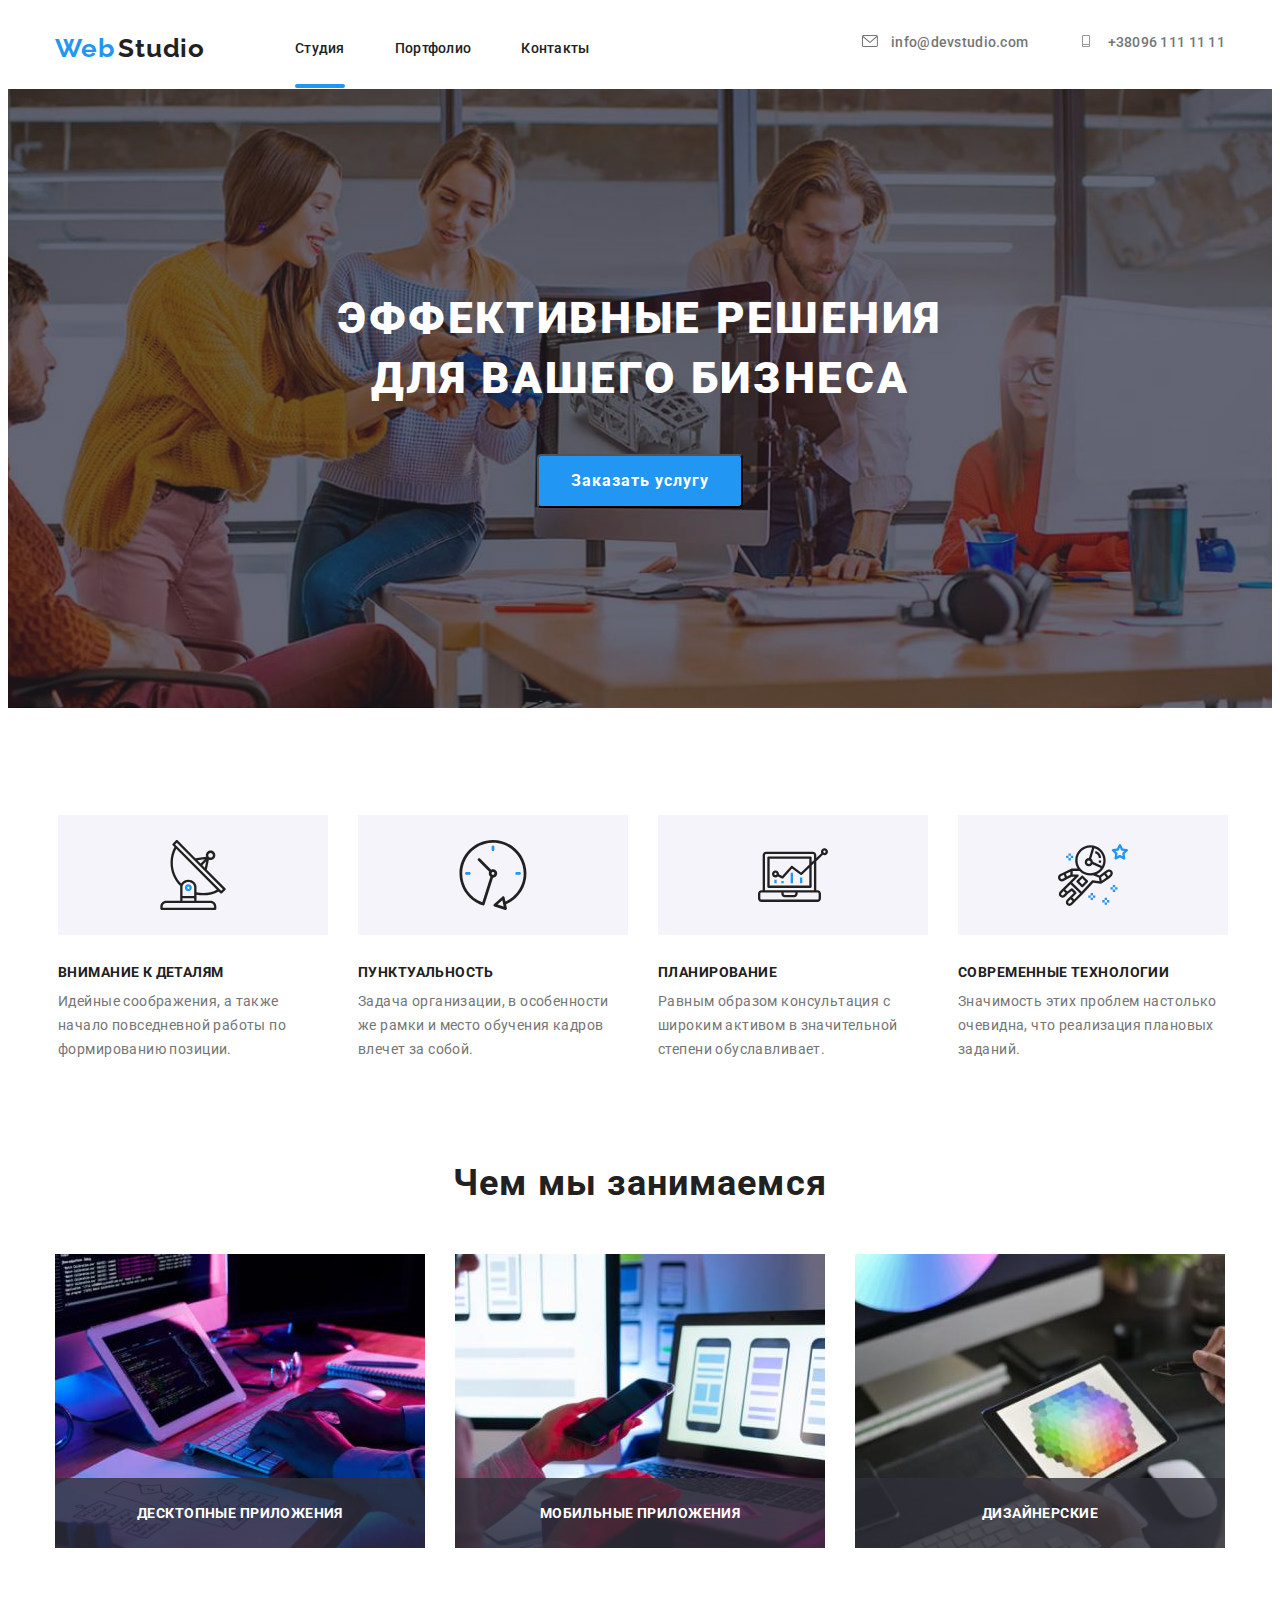
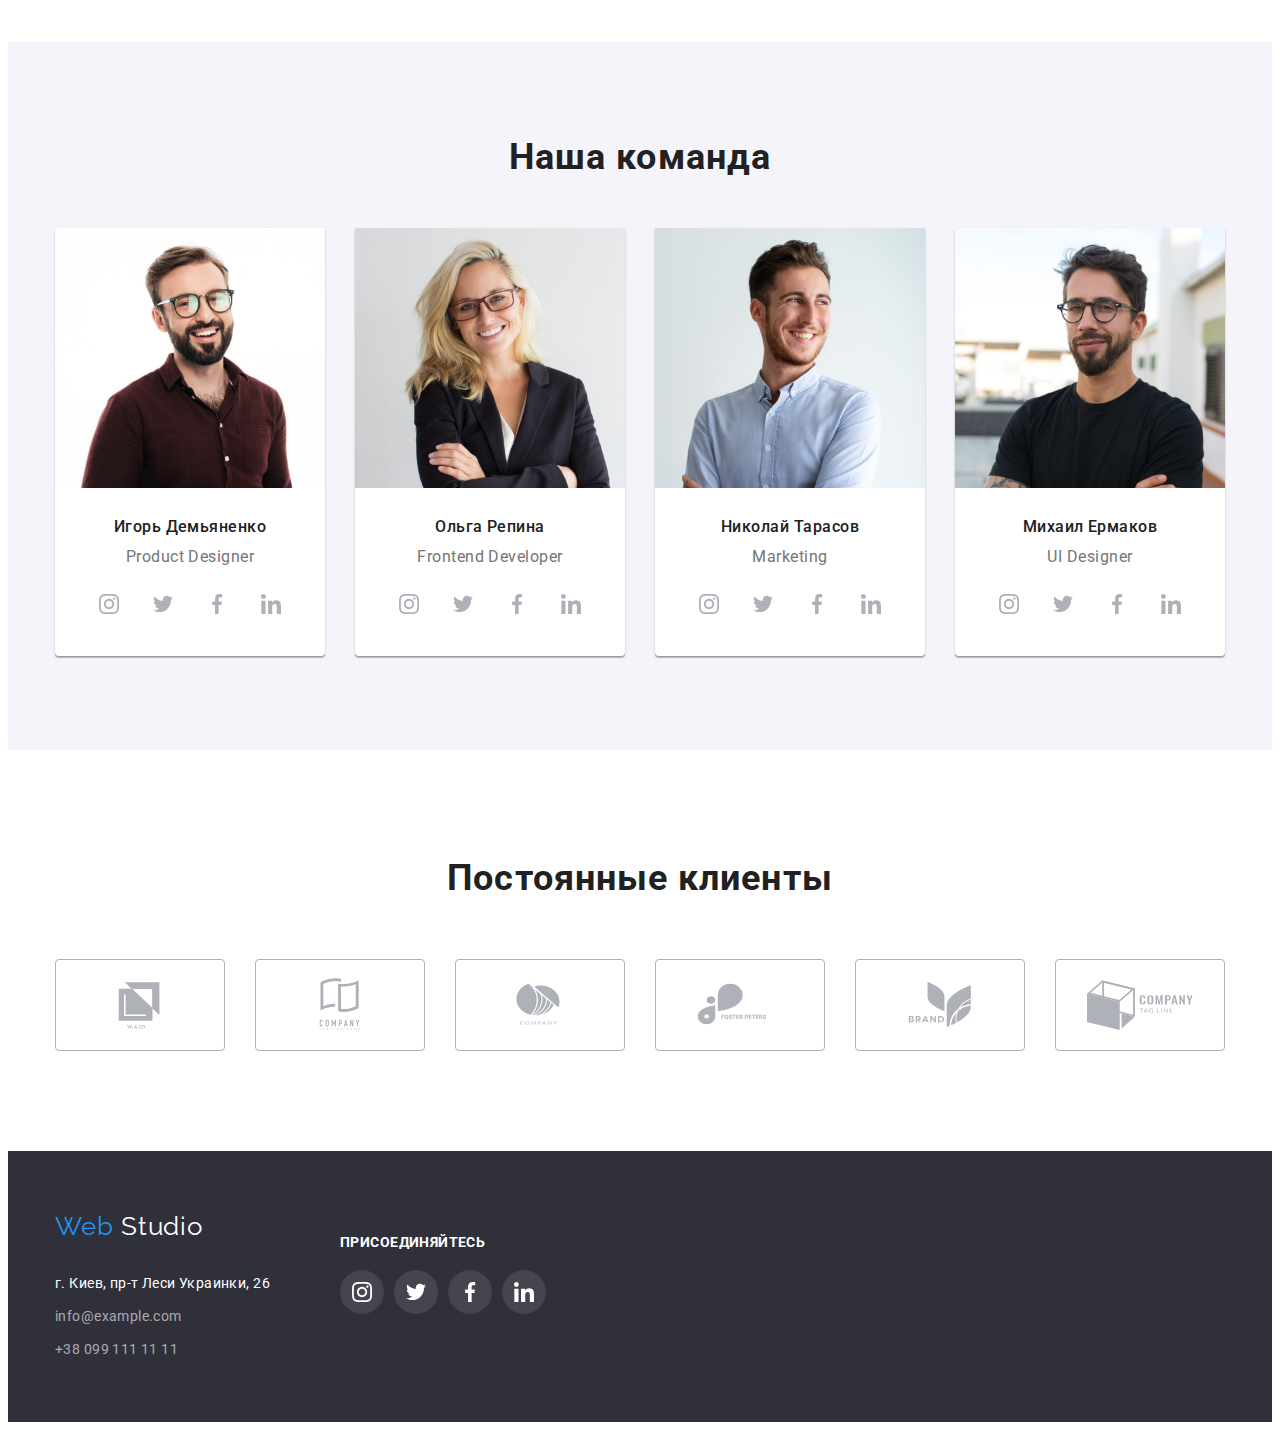
==== index.html @ e6dca335 "модалка" ====
<!DOCTYPE html>
            <html lang="ru">

            <head>
                <meta charset="UTF-8">
                <meta http-equiv="X-UA-Compatible" content="IE=edge">
                <meta name="viewport" content="width=device-width, initial-scale=1.0">
                <title>Document</title>
                <link rel="preconnect" href="https://fonts.gstatic.com" crossorigin>
                <link href="https://fonts.googleapis.com/css2?family=Raleway:wght@700&family=Roboto:wght@400;500;700;900&display=swap" rel="stylesheet">
                <link rel="stylesheet" href="https://cdnjs.cloudflare.com/ajax/libs/modern-normalize/1.1.0/modern-normalize.min.css" integrity="sha512-wpPYUAdjBVSE4KJnH1VR1HeZfpl1ub8YT/NKx4PuQ5NmX2tKuGu6U/JRp5y+Y8XG2tV+wKQpNHVUX03MfMFn9Q==" crossorigin="anonymous" referrerpolicy="no-referrer" />
                <link rel="stylesheet" href="./css/style.css">
            </head>
            <body class="page link">
                    <header class="header">
                    <div class="container header-container">
                    <nav class="header-novigation ">
                        <a href="WebStudio" class="logo list link">
                            <span class="logo-item link">Web</span>
                        <span class="logo-righr link">Studio</span>
                        </a>
                        <ul class="site-nav list">
                            <li class="nav-item">
                                <a href="./index.html" class="link-current current link list">Студия</a></li>
                            <li class="nav-item">
                                <a href="./portfolio.html" class="link-current link list">Портфолио</a></li>
                            <li class="nav-item">
                                <a href="Контакты" class="link-current link list">Контакты</a></li>
                        </ul>
                    </nav>
                        <ul class="auth-nav list">
                            <li class="header-link link">
                                <a class="auth-nav-text link" href="mailto:nfo@devstudio.com">
                                <svg class="contacts-item-icon">
                                    <use href="./symbol-defs3.svg#icon-envelope"></use>
                                </svg>
                                info@devstudio.com</a>
                        </li>
                            <li class="header-link link">
                                <a class="auth-nav-text link" href="tel:380961111111">
                                <svg class="contacts-item-icon">
                                    <use href="./symbol-defs3.svg#icon-Vector"></use>                       
                                </svg>
                                +38096 111 11 11
                            </a>
                        </li>
                        </ul>
                    </div>                    
                </header>
                <main>
                    <!-- герой -->
                    <section class="hero list">
                    <h1 class="hero-title">Эффективные решения для вашего бизнеса</h1>
                    <button data-modal-open class="button hero-btn" type="button">Заказать услугу</button>
                    </section>
                <!-- Преимущества -->
                <section class="section">
                    <div class="container">
                    <ul class="features-list list">
                        <li class="mobile-item">
                            <div class="features-icon">
                                <svg class="features-iten-antenna">
                                    <use href="./symbol-defs.svg#icon-antenna-1-1"></use>                 
                                </svg>
                            </div>
                            <h3 class="title">Внимание к деталям</h3>
                            <p class="text-title">Идейные соображения, а также начало повседневной работы по формированию позиции.</p>
                        </li>
                        <li class="mobile-item">
                            <div class="features-icon">
                                <svg class="features-iten-antenna">
                                    <use href="./symbol-defs.svg#icon-clock-1-1"></use>                 
                                </svg>
                            </div>
                            <h3 class="title">Пунктуальность</h3>
                            <p class="text-title">Задача организации, в особенности же рамки и место обучения кадров влечет за собой.</p>
                        </li>
                        <li class="mobile-item">
                            <div class="features-icon">
                                <svg class="features-iten-antenna">
                                    <use href="./symbol-defs.svg#icon-diagram-1-1"></use>                 
                                </svg>
                            </div>
                            <h3 class="title list list">Планирование</h3>
                            <p class="text-title">Равным образом консультация с широким активом в значительной степени обуславливает.</p>
                            </li>
                        <li class="mobile-item">
                            <div class="features-icon">
                                <svg class="features-iten-antenna">
                                    <use href="./symbol-defs.svg#icon-astronaut-1-1"></use>
                                </svg>                 
                            </div>
                            <h3 class="title list">Современные технологии</h3>
                            <p class="text-title">Значимость этих проблем настолько очевидна, что реализация плановых заданий.</p>
                        </li>
                    </ul> 
                    </div>
                </section>
                <!-- Галерея -->
                <section class="gallery">
                    <div class="container">
                    <h2 class="gallery-title">Чем мы занимаемся</h2>
                    <ul class="gallery-list">
                        <li class="gallery-item list"><img src="./ipg1/box1.jpg" alt="Работа с компьютером" width="370">
                        <p class="work">Десктопные приложения</p>
                        </li>
                        <li class="gallery-item list"><img src="./ipg1/box2.jpg" alt="Работа на телефоне и компьютере " width="370">
                            <p class="work">Мобильные приложения</p>
                        </li>
                        <li class="gallery-item list"><img src="./ipg1/box3.jpg" alt="Работа на планшете" width="370">
                            <p class="work">Дизайнерские</p>
                        </li> 
                    </ul>
                </div>
                </section>
                <!-- Мастера -->
                <section class="masters"> 
                    <div class="container team-section">
                        <h2 class="masters-title">Наша команда</h2>
                        <ul class="masters-list list">
                            <li class="masters-item">
                                <img src="./ipg1/foto.jpg" alt="Игорь Демьяненко" width="270"> 
                                <div class="masters-item-bottom">
                                <h3 class="masrers-item-title">Игорь Демьяненко</h3>
                                <p lang="en" class="masters-item-text">Product Designer</p>
                                <ul class="social-list list">
                                    <li class="social-item">
                                        <a href="" class="social-link">
                                            <svg class="social-icon">
                                                <use href="./symbol-defs3.svg#icon-instagram">
                                            </svg>
                                        </a>
                                    </li>
                                    <li class="social-item">
                                        <a href="" class="social-link">
                                            <svg class="social-icon">
                                                <use href="./symbol2-defs.svg#icon-twitter1"></use>
                                            </svg>
                                        </a>
                                    </li>
                            <li class="social-item">
                                <a href="" class="social-link">
                                    <svg class="social-icon">
                                        <use href="./symbol2-defs.svg#icon-facebook1"></use>
                                    </svg>
                                </a>
                            </li>
                            <li class="social-item">
                                <a href="" class="social-link">
                                    <svg class="social-icon">
                                        <use href="./symbol2-defs.svg#icon-linkedin1"></use>
                                    </svg>
                                </a>
                            </li>
                        </ul>     
                            </div>        
                </li>
                <li class="masters-item">
                                <img src="./ipg1/foto2.jpg" alt="Ольга Репина" width="270"> 
                                <div class="masters-item-bottom">
                                <h3 class="masrers-item-title">Ольга Репина</h3>
                                <p lang="en" class="masters-item-text">Frontend Developer</p>
                                <ul class="social-list list">
                                    <li class="social-item">
                                        <a href="" class="social-link">
                                            <svg class="social-icon">
                                                <use href="./symbol-defs3.svg#icon-instagram"></use>
                                            </svg>
                                        </a>
                                    </li>
                                    <li class="social-item">
                                        <a href="" class="social-link">
                                            <svg class="social-icon">
                                                <use href="./symbol2-defs.svg#icon-twitter1"></use>
                                            </svg>
                                        </a>
                                    </li>
                            <li class="social-item">
                                <a href="" class="social-link">
                                    <svg class="social-icon">
                                        <use href="./symbol2-defs.svg#icon-facebook1"></use>
                                    </svg>
                                </a>
                            </li>
                            <li class="social-item">
                                <a href="" class="social-link">
                                    <svg class="social-icon">
                                        <use href="./symbol2-defs.svg#icon-linkedin1"></use>
                                    </svg>
                                </a>
                            </li>
                        </ul>
                     </div>             
                </li>         
                <li class="masters-item">
                                <img src="./ipg1/foto3.jpg" alt="Николай Тарасов" width="270"> 
                                <div class="masters-item-bottom">
                                <h3 class="masrers-item-title">Николай Тарасов</h3>
                                <p lang="en" class="masters-item-text">Marketing</p>
                                <ul class="social-list list">
                                    <li class="social-item">
                                        <a href="" class="social-link">
                                            <svg class="social-icon">
                                                <use href="./symbol-defs3.svg#icon-instagram"></use>
                                            </svg>
                                        </a>
                                    </li>
                                    <li class="social-item">
                                        <a href="" class="social-link">
                                            <svg class="social-icon">
                                                <use href="./symbol2-defs.svg#icon-twitter1"></use>
                                            </svg>
                                        </a>
                                    </li>
                            <li class="social-item">
                                <a href="" class="social-link">
                                    <svg class="social-icon">
                                        <use href="./symbol2-defs.svg#icon-facebook1"></use>
                                    </svg>
                                </a>
                            </li>
                            <li class="social-item">
                                <a href="" class="social-link">
                                    <svg class="social-icon">
                                        <use href="./symbol2-defs.svg#icon-linkedin1"></use>
                                    </svg>
                                </a>
                            </li>
                        </ul>
                            </div>
                                
                </li>     
                <li class="masters-item">
                                <img src="./ipg1/foto4.jpg" alt="Михаил Ермаков" width="270"> 
                                <div class="masters-item-bottom">
                                <h3 class="masrers-item-title">Михаил Ермаков</h3>
                                <p lang="en" class="masters-item-text">UI Designer</p>
                                <ul class="social-list list">
                                    <li class="social-item">
                                        <a href="" class="social-link">
                                            <svg class="social-icon">
                                                <use href="./symbol-defs3.svg#icon-instagram"></use>
                                            </svg>
                                        </a>
                                    </li>
                                    <li class="social-item">
                                        <a href="" class="social-link">
                                            <svg class="social-icon">
                                                <use href="./symbol2-defs.svg#icon-twitter1"></use>
                                            </svg>
                                        </a>
                                    </li>
                            <li class="social-item">
                                <a href="" class="social-link">
                                    <svg class="social-icon">
                                        <use href="./symbol2-defs.svg#icon-facebook1"></use>
                                    </svg>
                                </a>
                            </li>
                            <li class="social-item">
                                <a href="" class="social-link">
                                    <svg class="social-icon">
                                        <use href="./symbol2-defs.svg#icon-linkedin1"></use>
                                    </svg>
                                </a>
                            </li>
                    </ul>        
                </div>         
                </li>
                </section>
                <!-- Клиенты -->
                <section class="section clients-section">
                    <div class="container">
                        <h2 class="clients-title">Постоянные клиенты</h2>
                        <ul class="clients-list list">
                            <li class="clients-item">
                                <a href="" class="clients-link">
                                    <svg class="clients">
                                        <use href="./sprite-defs.svg#icon-Logo-6-1"></use>
                                    </svg>
                                </a>
                            </li>
                            <li class="clients-item">
                                <a href="" class="clients-link">
                                    <svg class="clients">
                                        <use href="./symbol2-defs.svg#icon-Logo2"></use>
                                    </svg>
                                </a>
                            </li>
                            <li class="clients-item">
                                <a href="" class="clients-link">
                                    <svg class="clients">
                                        <use href="./symbol2-defs.svg#icon-Logo3"></use>
                                    </svg>
                                </a>
                            </li>
                            <li class="clients-item">
                                <a href="" class="clients-link">
                                    <svg class="clients">
                                        <use href="./symbol2-defs.svg#icon-Logo5"></use>
                                    </svg>
                                </a>
                            </li>
                            <li class="clients-item">
                                <a href="" class="clients-link">
                                    <svg class="clients">
                                        <use href="./symbol2-defs.svg#icon-Logo4"></use>
                                    </svg>
                                </a>
                            </li>
                            <li class="clients-item">
                                <a href="" class="clients-link">
                                    <svg class="clients">
                                        <use href="./symbol-defs3.svg#icon-group"></use>
                                    </svg>
                                </a>
                            </li>
                        </ul>
                    </div>
                </section>
            </main>
            <section>
                <footer class="contacts-title link">
                    <!-- <div class="foot-flex"> -->
                        <div class="container foot-flex" >
                        <div><span class="contacts-list-item link">Web</span>
                        <span class="contacts-list-right link">Studio</span>
                    <address class="contacts-address list">
                    <ul class="contacts-list link list">
                        <li class="contacts-item-list link">г. Киев, пр-т Леси Украинки, 26</a></li>
                        <li class="contacts-item-list link"> <a class="contacts-link link" href="mailto:info@example.com">info@example.com</a></li>
                        <li class="contacts-item-list link"> <a class="contacts-link link" href="tel:+380991111111">+38 099 111 11 11</a></li>
                    </ul></div>
                    <div class="footer-social">
                        <h2 class="social-title">Присоединяйтесь</h2>
                        <ul class="social-list list">
                            <li class="social-item">
                                <a href="" class="footer-link">
                                <svg class="footer-icon">
                                    <use href="./symbol-defs3.svg#icon-instagram"></use>
                                </svg>
                                </a>
                            </li>
                            <li class="social-item">
                                <a href="" class="footer-link">
                                <svg class="footer-icon">
                                    <use href="./symbol2-defs.svg#icon-twitter1"></use>
                                </svg>
                                </a>
                            </li>
                            <li class="social-item">
                                <a href="" class="footer-link">
                                <svg class="footer-icon">
                                    <use href="./symbol2-defs.svg#icon-facebook1"></use>
                                </svg>
                                </a>
                            </li>
                            <li class="social-item">
                                <a href="" class="footer-link">
                                <svg class="footer-icon">
                                    <use href="./symbol2-defs.svg#icon-linkedin1"></use>
                                </svg>
                                </a>
                            </li>
                        </ul>
                    </div>
                    </div>
                    
            </section>
            </footer>
            <div data-modal class="backdrop is-hidden">
                <div class="modal">
                    <button class="close-button" type="button" data-modal-close>
                        <svg widht="18" height="18" class="icon-close">
                            <use href="./symbol-defs4.svg#icon-close"></use>
                        </svg>
                        </button>
                        <form class="form" action="">
                            <p class="modal-title">Оставьте свои данные, мы вам перезвоним</p>
                            <!-- Имя -->
                            <div class="form-field">
                                <label for="name" class="form-label">Имя</label>
                                <input class="form-input" type="text" name="name" id="name">
                                <svg class="form-icon" widht="15" height="12">
                                    <use href="./sprite1-defs.svg#icon-Vector1"></use>
                                </svg>
                            </div>
                            <!-- Телефон -->
                            <div class="form-field">
                                <label for="tel" class="form-label">Телефон</label>
                                <input class="form-input" type="tel" name="tel" id="tel">
                                <svg class="form-icon" widht="15" height="12">
                                    <use href="./sprite1-defs.svg#icon-Vector2"></use>
                                </svg>
                            </div>
                            <!-- Почта -->
                            <div class="form-field">
                                <label for="email" class="form-label">Почта</label>
                                <input class="form-input" type="email" name="email" id="email">
                                <svg class="form-icon" widht="15" height="12">
                                    <use href="./sprite1-defs.svg#icon-Vector3"></use>
                                </svg>
                            </div>
                            <!-- Коментарий -->
                            <div class="form-field">
                                <label for="coments" class="form-label">Коментарий</label>
                                <textarea  name="coments" id="coments" cols="30" rows="10" placeholder="Введите текст" class="form-textarea"></textarea>
                            </div>
                            <!-- Соглашение -->
                            <label for="checkbox" class="form-checkbox-label">
                                <input type="checkbox" name="checkbox"  id="checkbox" class="chekbox">
                                <span class="icon-checkbox"></span>
                                Соглашаюсь с рассылкой и принимаю
                                <a href="" class="checkbox-link">Условия договора</a>
                            </label>
                            <button type="submit" class="order-btn form-btn-submit">Отправить</button>

                        </form>
                </div>
            </div>
            <script src="./js/modal.js"></script>
            </body>
            </html>
---- css/style.css ----
:root {
    --primary-text-color: #212121;
    --title--text-color: #FFFFFF;
    --accent-color: #2196F3;
    --primary--bg-color: #ffffff;
    --second-color: #2F303A;
    --second-text-color:#757575;
} 



:root {
    --animation: cubic-bezier(0.4, 0, 0.2, 1);
}



::after, ::before{
    box-sizing: border-box;
}
p,
h1,
h1,
h3,
h4,
h5,
h6{
    margin: 0px;
}
ul{
    padding: 0px;
    margin: 0px;
}
img{
   display: block;
}
.page {
    background-color: #ffffff;
    color: var(--primary-text-color);
}
.page-list-item {
    color: var(--primary-text-color);
    color: var(--accent-color);
}
.logo {
    color:var(--primary-text-color);
}
.list {
    list-style: none;
}

.link {
    text-decoration: none;
}
.container {
    padding-left: 15px;
    padding-right: 15px;
    width: 1200px;
    margin-right: auto;
    margin-left: auto;
  }
/* -----------------------------site-nav---------------------- */
.current::after {
    position: absolute;
    bottom: -31px;
    right: 0;
    content:'';
    width: 100%;
    height: 4px;
    background-color: var(--accent-color);
    border-radius: 2px;
    display: block;
    

}
.link-current {
transition: color 250ms cubic-bezier(0.4, 0, 0.2, 1);
}
.contacts-item-icon{
    transition: color 250ms cubic-bezier(0.4, 0, 0.2, 1);
    fill: currentColor;
    margin-right: 10px;
}
.auth-nav-text {
    transition: color 250ms cubic-bezier(0.4, 0, 0.2, 1);
}


.nav-item{
    position: relative;
}
.auth-nav-text:hover,
.auth-nav-text:focus {
    color: var(--accent-color);
}

.contacts-item-icon {
    fill: currentColor;
    margin-right: 10px;
    width: 16px;
    height: 12px;
}

.logo {
    margin-right: 90px;
}
.site-nav{
    display: flex;
}


.header-container{
    display: flex;
    padding-top: 25px;
    padding-bottom: 25px;
}

.header-novigation {
    display: flex;
    align-items: center;
}
.auth-nav{
    display: flex;
    margin-left: auto;
}
.header-link {
    padding-left: 50px;
}
.nav-item:not(:last-child) {
    margin-right: 50px;
  }

.logo-item, .header-containe:focus
.logo-item, .header-containe:hover {
    font-family: Raleway, sans-serif;
font-style: normal;
font-weight: 700;
font-size: 26px;
line-height: 1.19;
letter-spacing: 0.03em;
    color: var(--accent-color);
}
.logo-righr {
    font-family: Raleway, sans-serif;
font-style: normal;
font-weight: 700;
font-size: 26px;
line-height: 1.19;

letter-spacing: 0.03em;
    color: var(--primary-text-color);
}

.link-current {
    font-family: Roboto, sans-serif;
font-style: normal;
font-weight: 500;
font-size: 14px;
line-height: 1.14;
letter-spacing: 0.02em;
    color: var(--primary-text-color);
}
.link-current:hover,
.link-current:focus{
    color: var(--accent-color);
}
.site-nav. link.current {
    font-family: Roboto, sans-serif;
font-style: normal;
font-weight: 500;
font-size: 14px;
line-height: 1.14;
letter-spacing: 0.02em;
    color: var(--primary-text-color);
}
.auth-nav-text {
    font-family: Roboto, sans-serif;
font-style: normal;
font-weight: 500;
font-size: 14px;
line-height: 1.14x;
letter-spacing: 0.02em;

color: var(--second-text-color)

}

 .auth-nav-text:hover, 
 .auth-nav-text:focus{
    color: var(--accent-color);
}
/* -----------------------hero---------------------------- */
.backdrop {
    position: fixed;
    top: 0;
    left: 0;
    width: 100%;
    height: 100%;
    z-index: 1;
    opacity: 1;
    transition: opacity 250ms cubic-bezier(0.4, 0, 0.2, 1);
    background-color: rgba(0, 0, 0, 0.2);
}

.backdrop.is-hidden {
    opacity: 0;
    pointer-events: none;
}
 .modal {
    min-width: 528px;
    min-height: 581px;
    background-color: var(--primary--bg-color);
    position: absolute;
    top: 50%;
    left: 50%;
    transform: translate(-50%, -50%);
    transition: transform 250ms cubic-bezier(0.4, 0, 0.2, 1);
}
.close-button {
    position: absolute;
    top: 8px;
    right: 8px;
    width: 30px;
    height: 30px;
    display: flex;
    justify-content: center;
    align-items: center;
    border: 1px solid rgba(0, 0, 0, 0.1);
    border-radius: 15px;
    background-color: var(--primary-white-color);
    cursor: pointer;
    padding: 0;
}
.icon-close {
    transition: fill 250ms cubic-bezier(0.4, 0, 0.2, 1);
}

.hero{
    margin: auto;
    padding-top: 200px;
    padding-bottom: 200px;
    justify-content: center;
    background-image: linear-gradient(to right, rgba(47, 48, 58, 0.4), rgba(47, 48, 58, 0.4)), url(../ipg1/Img14.jpg);
    background-repeat: no-repeat;
    background-position: center;
    background-size:cover;

 
}
.hero-title {
    width: 696px;
margin: auto;
margin-bottom: 45px;
}

.hero-title{
    font-family: Roboto, sans-serif;
font-style: normal;
font-weight: 900;
font-size: 44px;
line-height: 1.36;
text-align: center;
letter-spacing: 0.06em;
text-transform: uppercase;
    color: var(--title--text-color);   
}

/* -------------------------------- Преимущества--------------------------- */
.features-iten-antenna{
    width: 70px;
    height: 70px;
}
.features-icon{
    width: 270px;
    height: 120px;
    margin-bottom: 30px;
    background-color: #f5f4fa;
    display: flex;
    justify-content: center;
    align-items: center;
}
.mobile-item{

    flex-basis: calc(100% / 3 - 30px);
    margin-left: 30px;
    
}
.title {
    display: flex;
    margin-bottom: 10px;
}
.text-title{
    margin: 0;
    width: 270px;
    
}

.features-list{
    display: flex;
    margin: 0 auto;
    margin-left: -27px;

}
.section{
    padding-top: 107px;
    padding-bottom: 100px;
}

.section-title {
    font-family: Roboto, sans-serif;
font-style: normal;
font-weight: bold;
font-size: 16px;
line-height: 1.87;
display: flex;
align-items: center;
text-align: center;
letter-spacing: 0.06em;
    color:var(--primary-text-color);
}
/* ---------------------------features-list----------------------------- */

.features-list, title {
    font-family: Roboto, sans-serif;
font-style: normal;
font-weight: 700;
font-size: 14px;
line-height: 1.14;
letter-spacing: 0.03em;
text-transform: uppercas
    color: var(--primary-text-color);
}

.title{
    font-family: Roboto;
    font-weight: 700;
    font-size: 14px;
    line-height: 1.14;
    letter-spacing: 0.03em;
    text-transform: uppercase;
    color: var(--primary-text-color);
}
.text-title {
    font-family: Roboto, sans-serif;
font-style: normal;
font-weight: 400;
font-size: 14px;
line-height: 1.71;
letter-spacing: 0.03em;
    color: #757575;
}
/* --------------галерея----------------- */
.gallery-item {
    position: relative;
}

.work {
    font-family: Roboto;
font-style: normal;
font-weight: 700;
font-size: 14px;
line-height: 1.24;
text-align: center;
letter-spacing: 0.03em;
text-transform: uppercase;
    position: absolute;
    bottom: 0;
    display: flex;
    justify-content: center;
    align-items: center;
    width: 100%;
    height: 70px;
    background: rgba(47, 48, 58, 0.8);
    color: var(--title--text-color);    
}

.gallery{
    padding-bottom: 94px;
}
.gallery-list{
    display: flex;
    flex-wrap: wrap;
    margin-left: -30px;
}
.gallery-item{
    flex-basis: calc(100% / 3 - 30px);
    margin-left: 30px;
    
}
.gallery-title {
    margin: auto;
margin-bottom: 50px;
}
.gallery-title {
    font-family: Roboto;
font-style: normal;
font-weight: bold;
font-size: 36px;
line-height: 1.17;
text-align: center;
letter-spacing: 0.03em;
    color: var(--primary-text-color);
}
.gallery-top-text {
font-family: Roboto;
font-style: normal;
font-weight: 400;
font-size: 18px;
line-height: 1.56;
letter-spacing: 0.03em;
color: var(--title--text-color);
}
/*-------------Кнопка---------------------------- */

.button{
display: flex;
justify-content: center;
align-items: center;
padding-top: 10px;
    padding-bottom: 10px;
    padding-left: 32px;
    padding-right: 32px;
    border-radius: 4px;

}
.hero-btn{
    margin: auto;
    
}
.item {
    flex-basis: calc(100% / 5 - 30px);
    margin-left: 30px;
}


.button {
    font-family: Roboto;
font-style: normal;
font-weight: bold;
font-size: 16px;
line-height: 1.87;
display: flex;
align-items: center;
text-align: center;
letter-spacing: 0.06em;
    color: var(--title--text-color);
    background-color: var(--accent-color);
}
/* ---------------------------мастера----------------------------------- */

.social-list {
    display: flex;
    align-items: center;
    justify-content: center;
}
.social-item {
    display: flex;
    align-items: center;
    justify-content: center;
    list-style: none;
    
}


.social-link {
    display: flex;
    justify-content: center;
    align-items: center;
    border-radius: 22px;
    height: 44px;
    width: 44px;
    background-color: var(--primary-white-color);
    fill: var(--icon-background);
    transition: background-color 250ms cubic-bezier(0.4, 0, 0.2, 1), fill 250ms cubic-bezier(0.4, 0, 0.2, 1);
    transition-property: background-color, fill;
    transition-duration: 250ms, 250ms;
    transition-timing-function: cubic-bezier(0.4, 0, 0.2, 1), cubic-bezier(0.4, 0, 0.2, 1);
    transition-delay: 0s, 0s;
}


.social-link:hover,
 .social-link:focus {
    background-color: var(--accent-color);
}
.social-link:hover .social-icon, 
.social-link:focus .social-icon {
    fill: var(--title--text-color);
}


.social-icon {
    width: 20px;
    height: 20px;
    fill: #afb1b8;
}

.masters-title{
    margin-top: auto;
    margin-bottom: 50px;
}

.masters{
    display: block;
    padding: 94px 0;
    padding-top: 94px;
    padding-right: 0px;
    padding-bottom: 94px;
    padding-left: 0px;
}

.masters-list {
    display: flex;
    flex-wrap: wrap;
}
.masters-item {
        background-color: var(--title--text-color);
        border-radius: 0px 0px 4px 4px;
        box-shadow: 0px 1px 3px rgb(0 0 0 / 12%), 0px 1px 1px rgb(0 0 0 / 14%), 0px 2px 1px rgb(0 0 0 / 20%);
    }
.masters-item:not(:last-child) {
    margin-right: 30px;
}

.gallery-text-item{
    padding: 30px;
}
.masters-item-bottom{
    padding: 30px 0;
    padding-top: 30px;
    padding-right: 0px;
    padding-bottom: 30px;
    padding-left: 0px;;

}
.masters-item-text{
    margin-top: 10px;
    margin-bottom: 16px;
}
.masters {
    background-color: #F5F4FA
}

.masters-title {
    font-family: Roboto, sans-serif;
font-weight: 700;
font-size: 36px;
line-height: 1.17;
text-align: center;
letter-spacing: 0.03em;
    color: var(--primary-text-color);
}
.masrers-item-title {
    font-family: Roboto, sans-serif;
font-weight: 500;
font-size: 16px;
line-height: 1.14;
text-align: center;
letter-spacing: 0.03em;
    color: var(--primary-text-color);
}

.masters-item-text {
    font-family: Roboto, sans-serif;
font-weight: 400;
font-size: 16px;
line-height: 1.19;
text-align: center;
letter-spacing: 0.03em;
    color: var(--second-text-color);
}
/* ---------------Клиенты------------------- */
.footer-adress {
    display: flex;
    flex-direction: column;
    width: 231px;
    margin-right: 70px;
}
.clients-section {
    background-color: var(--title--text-color);
}
.section {
    display: block;
    box-sizing: border-box;
}
.clients-title {
    margin-top: auto;
    margin-left: auto;
    margin-right: auto;
    margin-bottom: 60px;
}
.clients-title{
    font-family: Roboto;
font-style: normal;
font-weight: 700;
font-size: 36px;
line-height: 1.17;
text-align: center;
letter-spacing: 0.03em;

color: var(--primary-text-color);
}

.clients-list {
    display: flex;
    align-items: center;
    justify-content: center;
    fill: currentColor;
    
}
.clients-item {
    display: flex;
    align-items: center;
    justify-content: center;
    
}
.clients-link {
    display: flex;
    align-items: center;
    justify-content: center;
    width: 170px;
    height: 92px;
    border: 1px solid #afb1b8;
    border-radius: 4px;
}
   

.clients {
    display: flex;
    align-items: center;
    justify-content: center;
    width: 106px;
    height: 60px;
    fill: #afb1b8;
   
}
.clients-link:hover,
.clients-link:focus {
    border-color: var(--accent-color);
    
}
.clients-link:hover .clients, 
.clients-link:focus .clients {
    fill: var(--accent-color);
    transition: fill 250ms cubic-bezier(0.4, 0, 0.2, 1), border-color 250ms cubic-bezier(0.4, 0, 0.2, 1);
    
}
.clients-item + .clients-item {
    margin-left: 30px;
}


/* ---------------------------FOOTER------------------------------------ */
.social-list {
    display: flex;
    align-items: center;
    justify-content: center;
  }
  
  ul {
    padding: 0px;
    margin: 0px;
  }
  .contacts-title {
    padding-top: 60px;
    padding-bottom: 60px;
  }
  .contacts-list {
    margin: auto;
  }
  .contacts-address {
    margin-top: 30px;
  }
  .contacts-item-list {
    margin-top: 9px;
  }
  .contacts-title {
    font-family: Raleway;
    font-style: normal;
    font-weight: 400;
    font-size: 26px;
    line-height: 1.19;
    letter-spacing: 0.03em;
  
    color: var(--title--text-color);
  }
  
  .contacts-list-item {
    font-family: Raleway, sans-serif;
    font-style: normal;
    font-weight: 400;
    font-size: 26px;
    line-height: 1.19;
    letter-spacing: 0.03em;
    color: var(--accent-color);
  }
  
  .contacts-list-right {
    font-family: Raleway, sans-serif;
    font-style: normal;
    font-weight: 400;
    font-size: 26px;
    line-height: 1.19;
    letter-spacing: 0.03em;
    color: var(--title--text-color);
  }
  .contacts-item-list {
    font-family: Roboto;
    font-style: normal;
    font-weight: 400;
    font-size: 14px;
    line-height: 1.71;
    letter-spacing: 0.03em;
    color: var(--title--text-color);
  }
  
  .contacts-item-address {
    font-family: Roboto, sans-serif;
    font-style: normal;
    font-weight: 400;
    font-size: 14px;
    line-height: 1.71;
    letter-spacing: 0.03em;
    color: rgba(255, 255, 255, 0.6);
  }
  .contacts-title {
    background-color: var(--second-color);
  }
  .contacts-link {
    color: rgba(255, 255, 255, 0.6);
  }
  .contacts-address {
    font-style: none;
  }
  
  .contacts-title {
    font-style: none;
  }
  
  .footer-social {
      margin: auto;
    margin-top: 12px;
    margin-left: 70px;
  }
  .foot-flex {
    display: flex;
  }
  .social-title {
    margin-bottom: 20px;
    width: 145px;
    height: 16px;
    left: 516px;
    top: 2751px;
    color: var(--primary-title-color);
    font-family: Roboto;
    font-style: normal;
    font-weight: 700;
    font-size: 14px;
    line-height: calc(16 / 14);
    letter-spacing: 0.03em;
    text-transform: uppercase;
  }
  .social-list {
    display: flex;
    margin-left: -10px;
  }
  .social-item {
    margin-left: 10px;
  }
 
    .footer-link {
        display: flex;
        align-items: center;
        justify-content: center;
        width: 44px;
        height: 44px;
        background-color: rgba(255, 255, 255, 0.1);
        border-radius: 50%;
        transition: background-color 250ms cubic-bezier(0.4, 0, 0.2, 1);
        transition-property: background-color;
        transition-duration: 250ms;
        transition-timing-function: cubic-bezier(0.4, 0, 0.2, 1);
        transition-delay: 0s;
      }
  
  .footer-link:hover,
  .footer-link:focus {
     background-color: var(--accent-color);
 }

  .footer-icon {
    width: 20px;
    height: 20px;
    fill: var(--title--text-color);
  }

  /*------------------------------ Модалка ------------------------------------------*/

  .form {
    padding: 40px;
}
.modal-title {
    display: block;
    font-weight: 700;
    font-size: 20px;
    line-height: 1.15;
    text-align: center;
    letter-spacing: 0.03em;
    color: var(--primary-text-color));
    margin: 0 auto;
    margin-bottom: 12px;
}

.form-field {
    position: relative;
    display: flex;
    flex-direction: column;
    margin-bottom: 10px;
}
.form-label {
    font-family: Roboto;
font-style: normal;
font-weight: normal;
font-size: 12px;
line-height: 1.16;
letter-spacing: 0.01em;
    font-size: 12px;
    margin-bottom: 4px;
    line-height: 1.17;
}
.form-icon {
    position: absolute;
    top: 31px;
    left: 12px;
    pointer-events: none;
    transition: fill 250ms cubic-bezier(0.4, 0, 0.2, 1);
    fill: var(--second-text-color));
}
.form-input {
    height: 40px;
    padding-left: 42px;
    margin: 0;
    border: 1px solid rgba(33, 33, 33, 0.2);
    border-radius: 4px;
    transition: border 250ms cubic-bezier(0.4, 0, 0.2, 1);
}
button, input, optgroup, select, textarea {
    font-family: inherit;
    font-size: 100%;
    line-height: 1.15;
    margin: 0;
}
.form-textarea {
    padding: 12px 16px;
    border-radius: 4px;
    border: 1px solid rgba(33, 33, 33, 0.2);
    resize: none;
    transition: border 250ms cubic-bezier(0.4, 0, 0.2, 1);
}

.form-checkbox-label {
    display: flex;
    align-items: center;
    justify-content: center;
    margin-bottom: 30px;
    line-height: 1.71;
    letter-spacing: 0.03em;
    color: var(--primary-text-color);
}
.checkbox {
    appearance: none;
    position: absolute;
}

.icon-checkbox {
    position: relative;
    width: 16px;
    height: 15px;
    margin-right: 8px;
    border: 2px solid var(--primary-black-color);
    border-radius: 2px;
    background-size: contain;
    transition: border 250ms cubic-bezier(0.4, 0, 0.2, 1);
}
.checkbox-link {
    margin-left: 5px;
    font-size: 14px;
    line-height: 1.71;
    letter-spacing: 0.03em;
    text-decoration-line: underline;
    color: var(--accent-color);
}
a {
    text-decoration: none;
}
*, ::before, ::after {
    box-sizing: border-box;
}
.form-btn-submit {
    display: block;
    margin-left: auto;
    margin-right: auto;
}
.order-btn {
    background: var(--accent-color);
    width: 200px;
    height: 50px;
    box-shadow: 0px 4px 4px rgb(0 0 0 / 15%);
    border-radius: 4px;
    border: none;
    cursor: pointer;
    color: var(--title--text-color);
    font-weight: 700;
    font-size: 16px;
    line-height: 1.88;
    letter-spacing: 0.06em;
    margin-top: 30px;
}
button, [type='button'], [type='reset'], [type='submit'] {
    -webkit-appearance: button;
}
button, select {
    text-transform: none;
}

*, ::before, ::after {
    box-sizing: border-box;
}
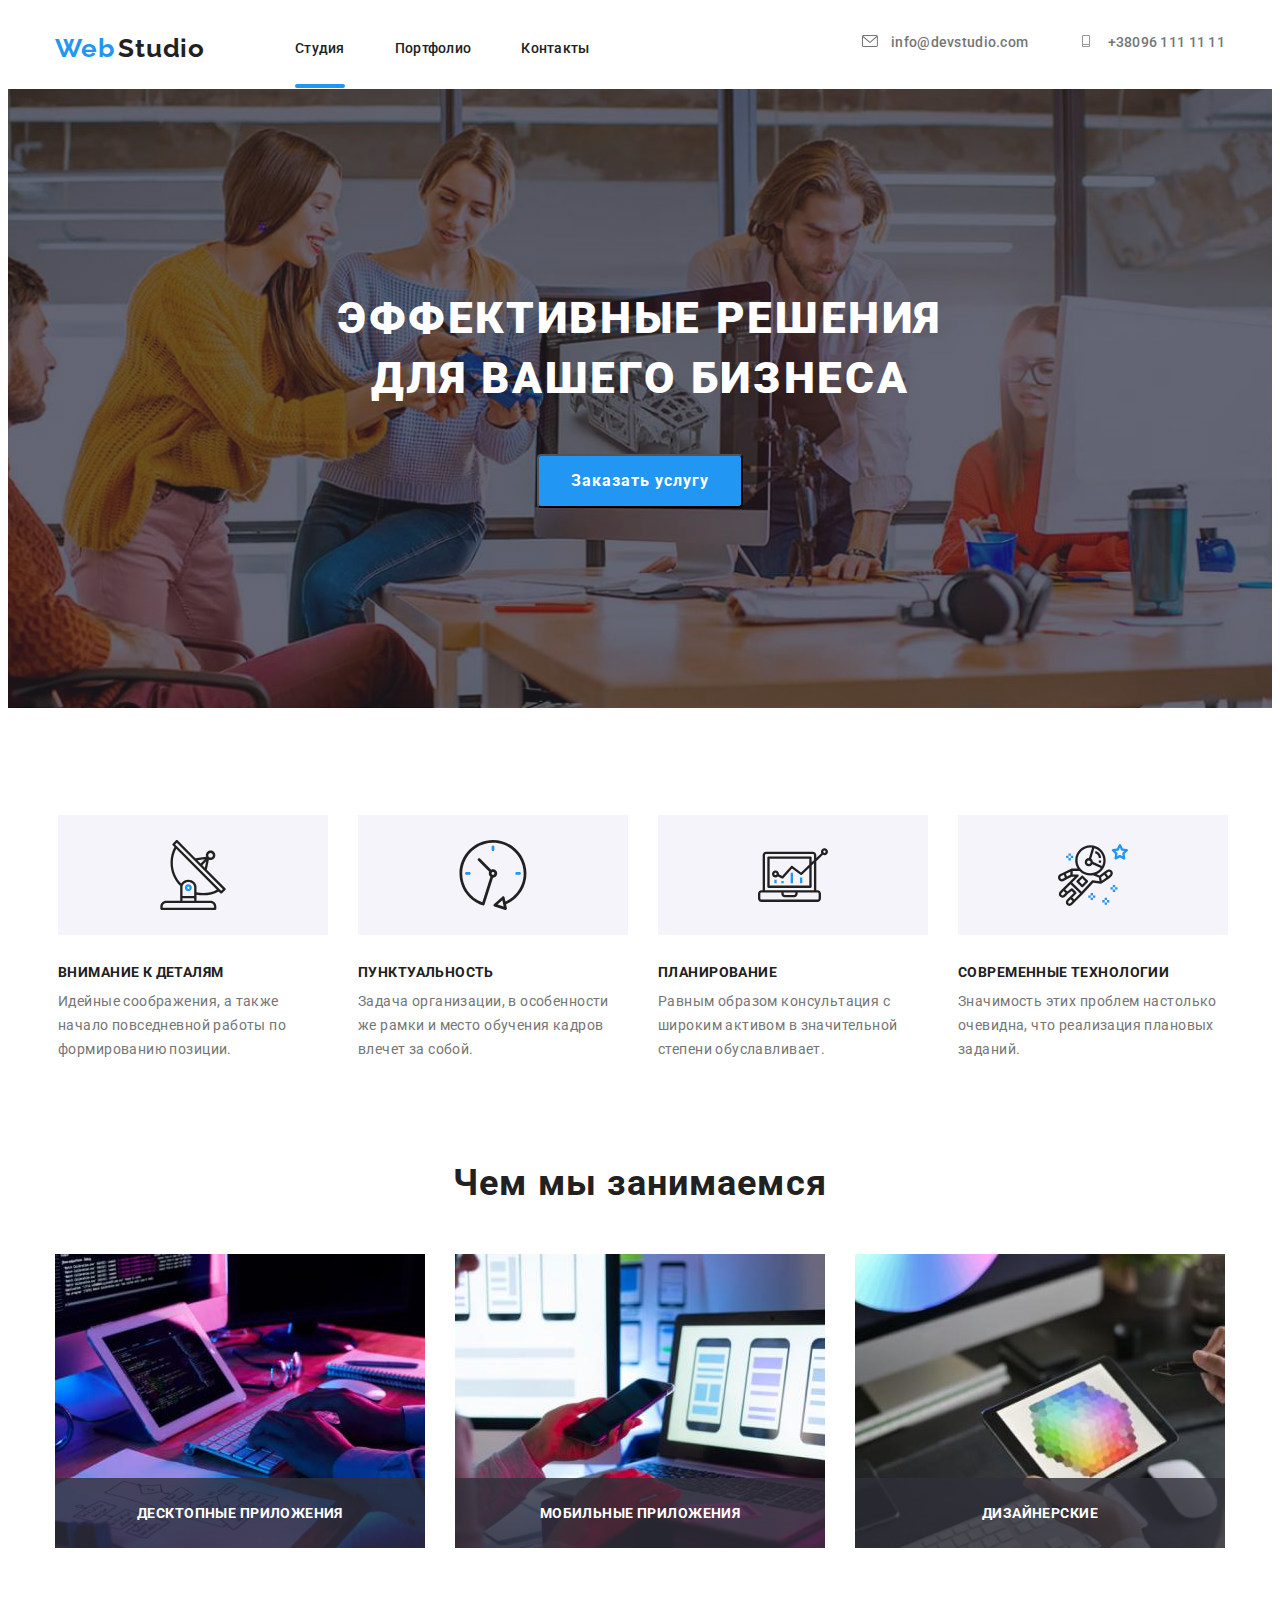
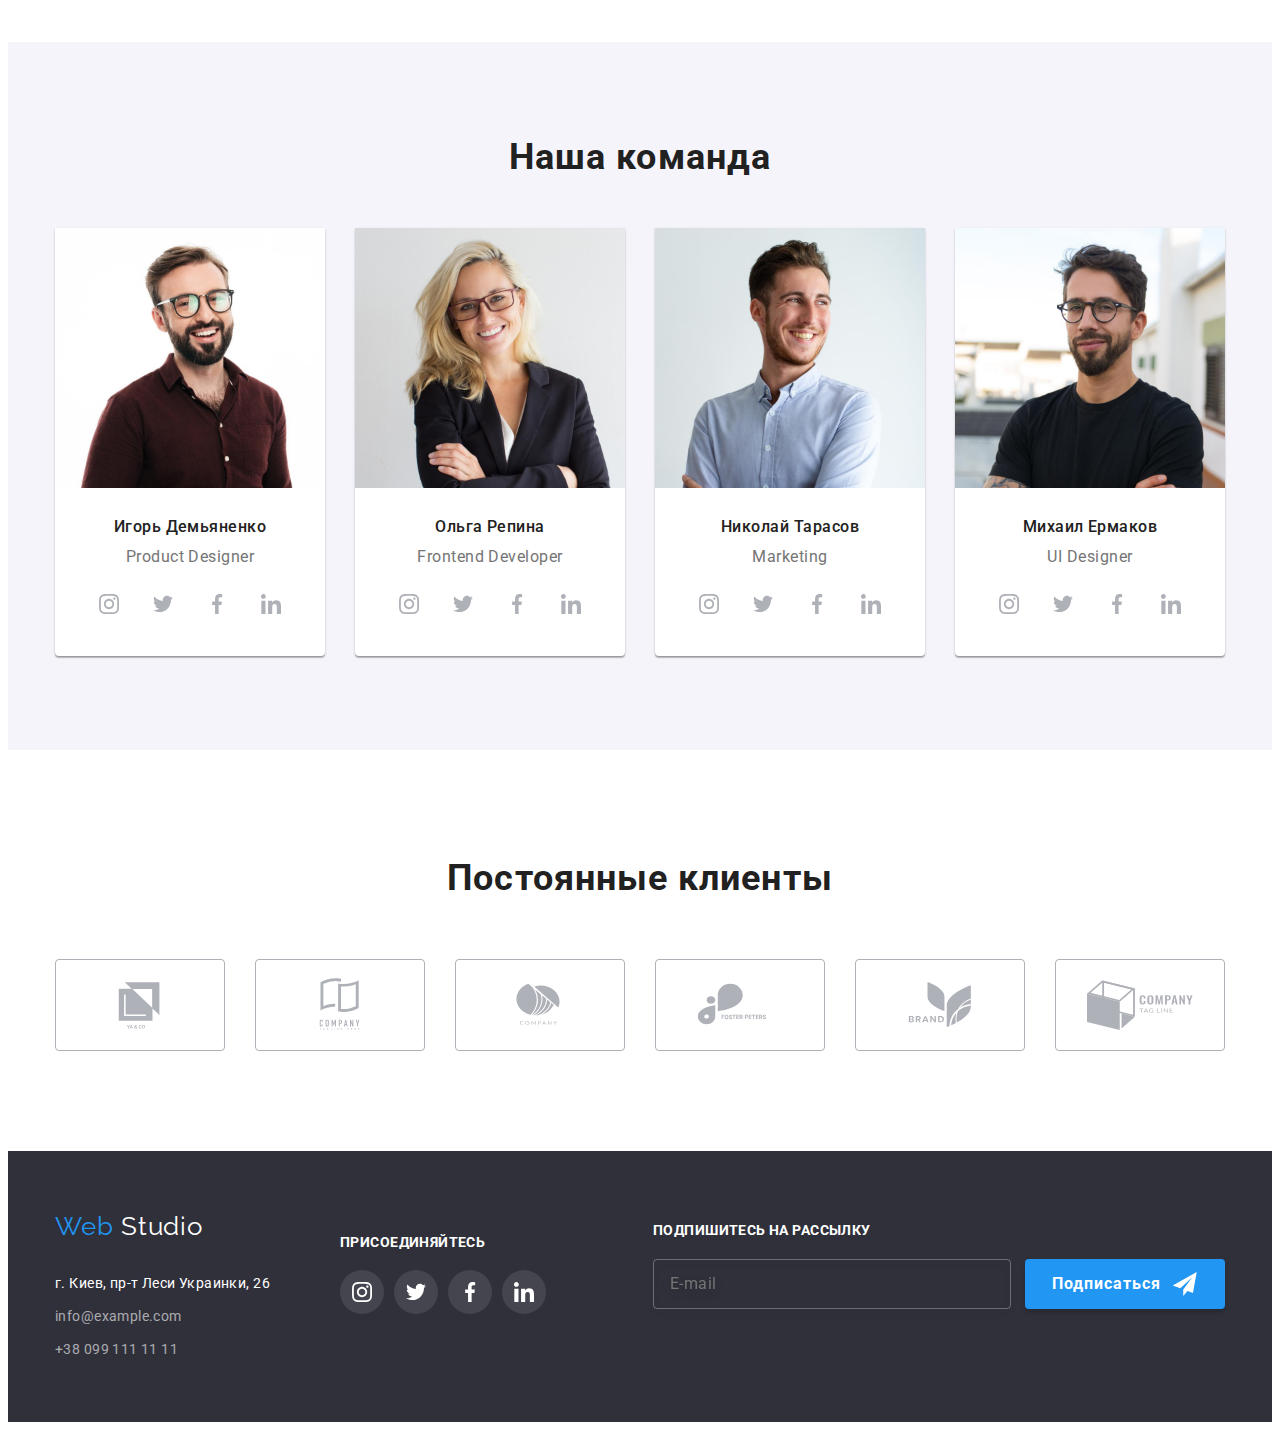
==== commit 10018321: "футер готов, модальное нет" ====
--- a/index.html
+++ b/index.html
@@ -362,10 +362,22 @@
                                 </svg>
                                 </a>
                             </li>
-                        </ul>
-                    </div>
                     </div>
                     
+                    <!-- Хвост на футере -->
+                    <form class="footer-subscription">
+                        <strong class="strong">Подпишитесь на рассылку</strong>
+                        <div class="subscription">
+                            <input class="subscription-input" type="email" name="email" placeholder="E-mail">
+                            <button type="submit" class="order-btn subscription-btn">Подписаться
+                                <svg class="subscription-icon" widht="24" height="24">
+                                    <use href="./sprite3-defs.svg#icon-icon-send"></use>
+                                </svg>
+                            </button>
+                        </div>
+                    </div>
+                    </ul>
+                    </form>   
             </section>
             </footer>
             <div data-modal class="backdrop is-hidden">
@@ -375,7 +387,8 @@
                             <use href="./symbol-defs4.svg#icon-close"></use>
                         </svg>
                         </button>
-                        <form class="form" action="">
+                        <!-- Модалка -->
+                        <form class="form" action>
                             <p class="modal-title">Оставьте свои данные, мы вам перезвоним</p>
                             <!-- Имя -->
                             <div class="form-field">
--- a/css/style.css
+++ b/css/style.css
@@ -651,6 +651,85 @@
 
 
 /* ---------------------------FOOTER------------------------------------ */
+.footer-subscription {
+    margin-left: 93px;
+}
+.strong {
+    font-family: Roboto;
+font-style: normal;
+font-weight: 700;
+font-size: 14px;
+line-height: 1.14;
+letter-spacing: 0.03em;
+text-transform: uppercase;
+    display: block;
+    color: var(--title--text-color);
+    margin-bottom: 20px;
+}
+b, strong {
+    font-weight: bolder;
+}
+.subscription {
+    display: flex;
+}
+.subscription-input {
+    font-family: Roboto;
+font-style: normal;
+font-weight: 400;
+font-size: 16px;
+line-height: 1.25;
+display: flex;
+align-items: center;
+letter-spacing: 0.03em;
+color: rgba(255, 255, 255, 0.6);
+    width: 358px;
+    height: 50px;
+    padding: 15px 16px;
+    margin-right: 14px;
+    color: var(--title--text-color);
+    background: none;
+    border: 1px solid rgba(255, 255, 255, 0.3);
+    box-sizing: border-box;
+    filter: drop-shadow(0px 4px 4px rgba(0, 0, 0, 0.15));
+    border-radius: 4px;
+    transition: border 250ms cubic-bezier(0.4, 0, 0.2, 1);
+}
+.order-btn {
+    font-family: Roboto;
+font-style: normal;
+font-weight: 700;
+font-size: 16px;
+line-height: 1.87;
+display: flex;
+align-items: center;
+text-align: center;
+letter-spacing: 0.06em;
+    background: var(--accent-color);
+   
+}
+.subscription-icon {
+    margin-left: 10px;
+}
+.subscription-btn {
+    display: flex;
+    justify-content: center;
+    align-items: center;
+    margin: 0;
+    padding: 10px 27px;
+    align-items: center;
+    font-size: 16px;
+    line-height: 1.88;
+    text-align: center;
+    letter-spacing: 0.06em;
+}
+button, input, optgroup, select, textarea {
+    font-family: inherit;
+    font-size: 100%;
+    line-height: 1.15;
+    margin: 0;
+}
+
+
 .social-list {
     display: flex;
     align-items: center;
@@ -744,6 +823,7 @@
   }
   .foot-flex {
     display: flex;
+    align-items: baseline;
   }
   .social-title {
     margin-bottom: 20px;
@@ -798,6 +878,7 @@
 
   .form {
     padding: 40px;
+   
 }
 .modal-title {
     display: block;
@@ -807,9 +888,10 @@
     text-align: center;
     letter-spacing: 0.03em;
     color: var(--primary-text-color));
-    margin: 0 auto;
+    margin: auto;
     margin-bottom: 12px;
 }
+
 
 .form-field {
     position: relative;
@@ -817,10 +899,11 @@
     flex-direction: column;
     margin-bottom: 10px;
 }
+
 .form-label {
     font-family: Roboto;
 font-style: normal;
-font-weight: normal;
+font-weight: 400;
 font-size: 12px;
 line-height: 1.16;
 letter-spacing: 0.01em;
@@ -828,13 +911,14 @@
     margin-bottom: 4px;
     line-height: 1.17;
 }
+
 .form-icon {
     position: absolute;
     top: 31px;
     left: 12px;
     pointer-events: none;
     transition: fill 250ms cubic-bezier(0.4, 0, 0.2, 1);
-    fill: var(--second-text-color));
+    fill: var(--second-text-color);
 }
 .form-input {
     height: 40px;
@@ -844,6 +928,7 @@
     border-radius: 4px;
     transition: border 250ms cubic-bezier(0.4, 0, 0.2, 1);
 }
+
 button, input, optgroup, select, textarea {
     font-family: inherit;
     font-size: 100%;
@@ -914,7 +999,7 @@
     font-size: 16px;
     line-height: 1.88;
     letter-spacing: 0.06em;
-    margin-top: 30px;
+   
 }
 button, [type='button'], [type='reset'], [type='submit'] {
     -webkit-appearance: button;
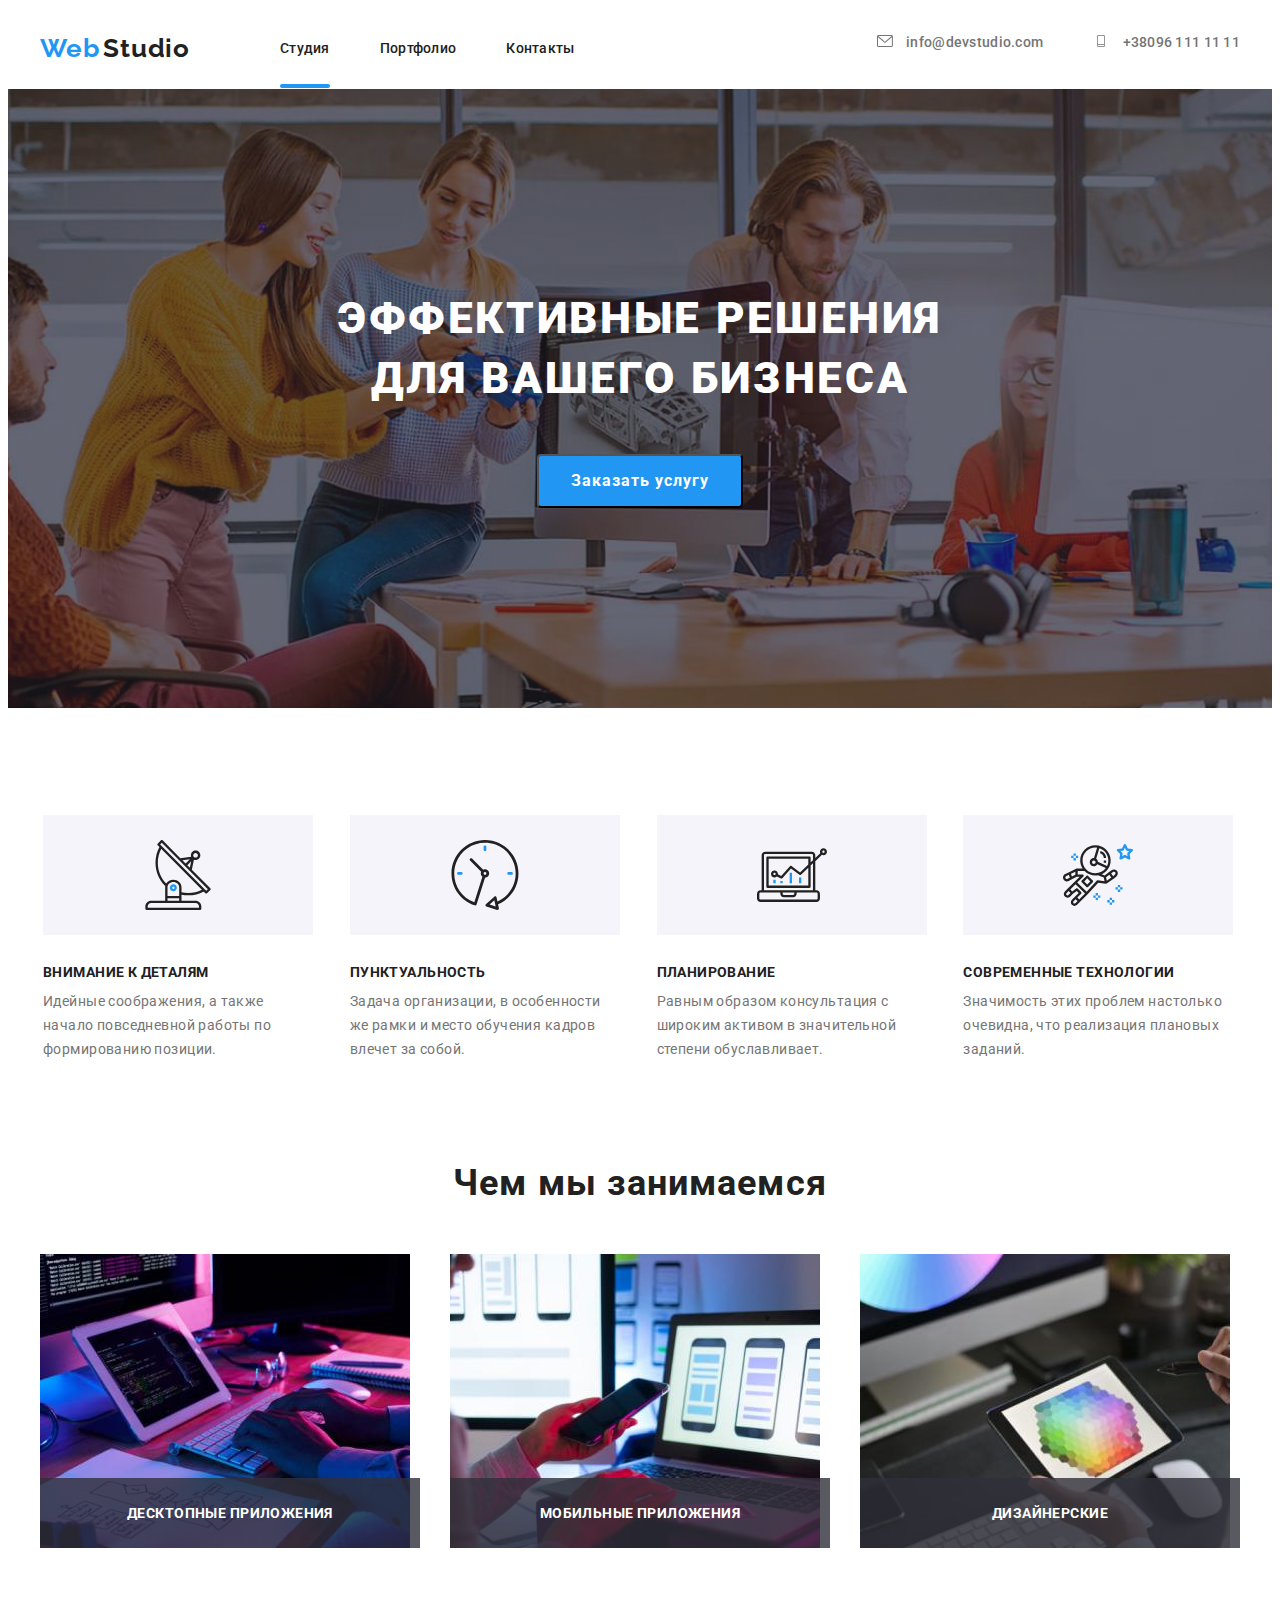
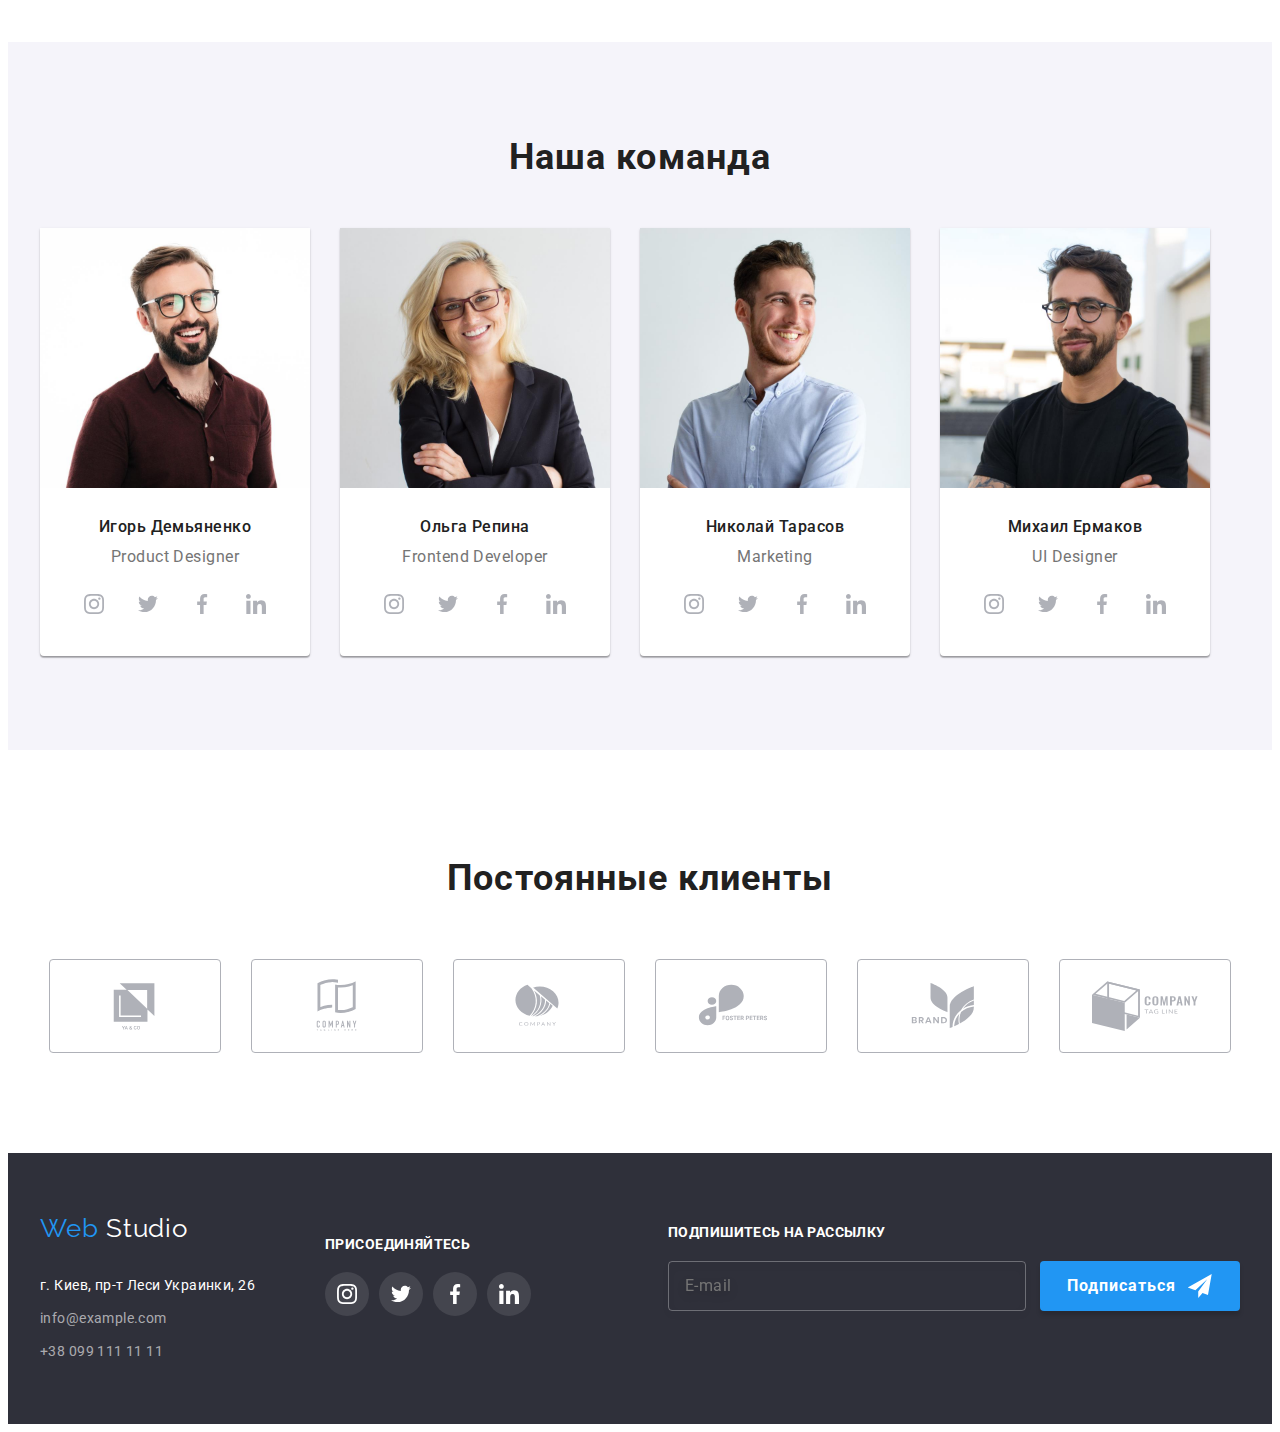
==== commit 63f8fa39: "модалка минус" ====
--- a/index.html
+++ b/index.html
@@ -388,29 +388,43 @@
                         </svg>
                         </button>
                         <!-- Модалка -->
+                        <p class="modal-title">Оставьте свои данные, мы вам перезвоним</p>
                         <form class="form" action>
-                            <p class="modal-title">Оставьте свои данные, мы вам перезвоним</p>
                             <!-- Имя -->
                             <div class="form-field">
                                 <label for="name" class="form-label">Имя</label>
-                                <input class="form-input" type="text" name="name" id="name">
-                                <svg class="form-icon" widht="15" height="12">
-                                    <use href="./sprite1-defs.svg#icon-Vector1"></use>
-                                </svg>
+                                <span class="input-wrapper">
+                                <input  
+                                type="text" 
+                                name="name" 
+                                id="name"
+                                class="form-input">                                
+                                <svg class="form-icon" widht="18" height="18">
+                                    <use href="./sprite3-defs.svg#icon-person"></use>
+                                </svg>
+                            </span>
                             </div>
                             <!-- Телефон -->
                             <div class="form-field">
                                 <label for="tel" class="form-label">Телефон</label>
-                                <input class="form-input" type="tel" name="tel" id="tel">
-                                <svg class="form-icon" widht="15" height="12">
+                                <input 
+                                class="form-input" 
+                                type="tel" 
+                                name="tel" 
+                                id="tel">
+                                <svg class="form-icon" widht="18" height="18">
                                     <use href="./sprite1-defs.svg#icon-Vector2"></use>
                                 </svg>
                             </div>
                             <!-- Почта -->
                             <div class="form-field">
                                 <label for="email" class="form-label">Почта</label>
-                                <input class="form-input" type="email" name="email" id="email">
-                                <svg class="form-icon" widht="15" height="12">
+                                <input 
+                                class="form-input" 
+                                type="email"
+                                name="email" 
+                                id="email">
+                                <svg class="form-icon" widht="18" height="18">
                                     <use href="./sprite1-defs.svg#icon-Vector3"></use>
                                 </svg>
                             </div>
--- a/css/style.css
+++ b/css/style.css
@@ -651,37 +651,47 @@
 
 
 /* ---------------------------FOOTER------------------------------------ */
-.footer-subscription {
+.subscription-btn {
+    display: flex;
+    align-items: center;
+    padding: 10px 27px;
+    align-items: center;
+    font-size: 16px;
+    line-height: 1.88;
+    text-align: center;
+    letter-spacing: 0.06em;
+  }
+  .footer-subscription {
     margin-left: 93px;
-}
-.strong {
+  }
+  .strong {
     font-family: Roboto;
-font-style: normal;
-font-weight: 700;
-font-size: 14px;
-line-height: 1.14;
-letter-spacing: 0.03em;
-text-transform: uppercase;
+  font-style: normal;
+  font-weight: 700;
+  font-size: 14px;
+  line-height: 1.14;
+  letter-spacing: 0.03em;
+  text-transform: uppercase;
     display: block;
     color: var(--title--text-color);
     margin-bottom: 20px;
-}
-b, strong {
+  }
+  b, strong {
     font-weight: bolder;
-}
-.subscription {
-    display: flex;
-}
-.subscription-input {
+  }
+  .subscription {
+    display: flex;
+  }
+  .subscription-input {
     font-family: Roboto;
-font-style: normal;
-font-weight: 400;
-font-size: 16px;
-line-height: 1.25;
-display: flex;
-align-items: center;
-letter-spacing: 0.03em;
-color: rgba(255, 255, 255, 0.6);
+  font-style: normal;
+  font-weight: 400;
+  font-size: 16px;
+  line-height: 1.25;
+  display: flex;
+  align-items: center;
+  letter-spacing: 0.03em;
+  color: rgba(255, 255, 255, 0.6);
     width: 358px;
     height: 50px;
     padding: 15px 16px;
@@ -693,44 +703,42 @@
     filter: drop-shadow(0px 4px 4px rgba(0, 0, 0, 0.15));
     border-radius: 4px;
     transition: border 250ms cubic-bezier(0.4, 0, 0.2, 1);
-}
-.order-btn {
+  }
+  .order-btn {
     font-family: Roboto;
-font-style: normal;
-font-weight: 700;
-font-size: 16px;
-line-height: 1.87;
-display: flex;
-align-items: center;
-text-align: center;
-letter-spacing: 0.06em;
+  font-style: normal;
+  font-weight: 700;
+  font-size: 16px;
+  line-height: 1.87;
+  display: flex;
+  align-items: center;
+  text-align: center;
+  letter-spacing: 0.06em;
     background: var(--accent-color);
    
-}
-.subscription-icon {
+  }
+  .subscription-icon {
     margin-left: 10px;
-}
-.subscription-btn {
-    display: flex;
-    justify-content: center;
-    align-items: center;
-    margin: 0;
-    padding: 10px 27px;
-    align-items: center;
-    font-size: 16px;
-    line-height: 1.88;
-    text-align: center;
-    letter-spacing: 0.06em;
-}
-button, input, optgroup, select, textarea {
+  }
+  .order-btn {
+    background: var(--accent-color);
+    width: 200px;
+    height: 50px;
+    box-shadow: 0px 4px 4px rgb(0 0 0 / 15%);
+    border-radius: 4px;
+    border: none;
+    cursor: pointer;
+    color: var(--title--text-color);
+  }
+  button, input, optgroup, select, textarea {
     font-family: inherit;
     font-size: 100%;
     line-height: 1.15;
     margin: 0;
-}
-
-
-.social-list {
+  }
+  
+  
+  .social-list {
     display: flex;
     align-items: center;
     justify-content: center;
@@ -847,7 +855,7 @@
   .social-item {
     margin-left: 10px;
   }
- 
+  
     .footer-link {
         display: flex;
         align-items: center;
@@ -866,17 +874,17 @@
   .footer-link:hover,
   .footer-link:focus {
      background-color: var(--accent-color);
- }
-
+  }
+  
   .footer-icon {
     width: 20px;
     height: 20px;
     fill: var(--title--text-color);
   }
 
-  /*------------------------------ Модалка ------------------------------------------*/
-
-  .form {
+  /*--------------------- Модалка ------------------------------------------*/
+
+  .modal {
     padding: 40px;
    
 }
@@ -887,14 +895,13 @@
     line-height: 1.15;
     text-align: center;
     letter-spacing: 0.03em;
-    color: var(--primary-text-color));
+    color: var(--primary-text-color);
     margin: auto;
     margin-bottom: 12px;
 }
 
 
 .form-field {
-    position: relative;
     display: flex;
     flex-direction: column;
     margin-bottom: 10px;
@@ -910,24 +917,38 @@
     font-size: 12px;
     margin-bottom: 4px;
     line-height: 1.17;
+    display: block;
+}
+
+.form-input {
+    width: 100%;
+    height: 40px;
+    padding-left: 42px;
+    padding-right: 20px;
+    margin: 0;
+    background: transparent;
+    border: 1px solid rgba(33, 33, 33, 0.2);
+    border-radius: 4px;
+    outline: none;
+    transition: border 250ms cubic-bezier(0.4, 0, 0.2, 1);
+}
+.input-wrapper:focus {
+    background-color: var(--accent-color);
 }
 
 .form-icon {
     position: absolute;
-    top: 31px;
+    top: 50%;
     left: 12px;
     pointer-events: none;
     transition: fill 250ms cubic-bezier(0.4, 0, 0.2, 1);
-    fill: var(--second-text-color);
-}
-.form-input {
-    height: 40px;
-    padding-left: 42px;
-    margin: 0;
-    border: 1px solid rgba(33, 33, 33, 0.2);
-    border-radius: 4px;
-    transition: border 250ms cubic-bezier(0.4, 0, 0.2, 1);
-}
+    fill: #111111
+}
+.input-wrapper{
+display: block;
+position: relative;
+}
+
 
 button, input, optgroup, select, textarea {
     font-family: inherit;
@@ -936,11 +957,13 @@
     margin: 0;
 }
 .form-textarea {
+    width: 100%;
     padding: 12px 16px;
     border-radius: 4px;
     border: 1px solid rgba(33, 33, 33, 0.2);
     resize: none;
     transition: border 250ms cubic-bezier(0.4, 0, 0.2, 1);
+    background: transparent;
 }
 
 .form-checkbox-label {
@@ -975,12 +998,8 @@
     text-decoration-line: underline;
     color: var(--accent-color);
 }
-a {
-    text-decoration: none;
-}
-*, ::before, ::after {
-    box-sizing: border-box;
-}
+
+
 .form-btn-submit {
     display: block;
     margin-left: auto;
@@ -999,16 +1018,5 @@
     font-size: 16px;
     line-height: 1.88;
     letter-spacing: 0.06em;
-   
-}
-button, [type='button'], [type='reset'], [type='submit'] {
-    -webkit-appearance: button;
-}
-button, select {
-    text-transform: none;
-}
-
-*, ::before, ::after {
-    box-sizing: border-box;
-}
-
+}
+
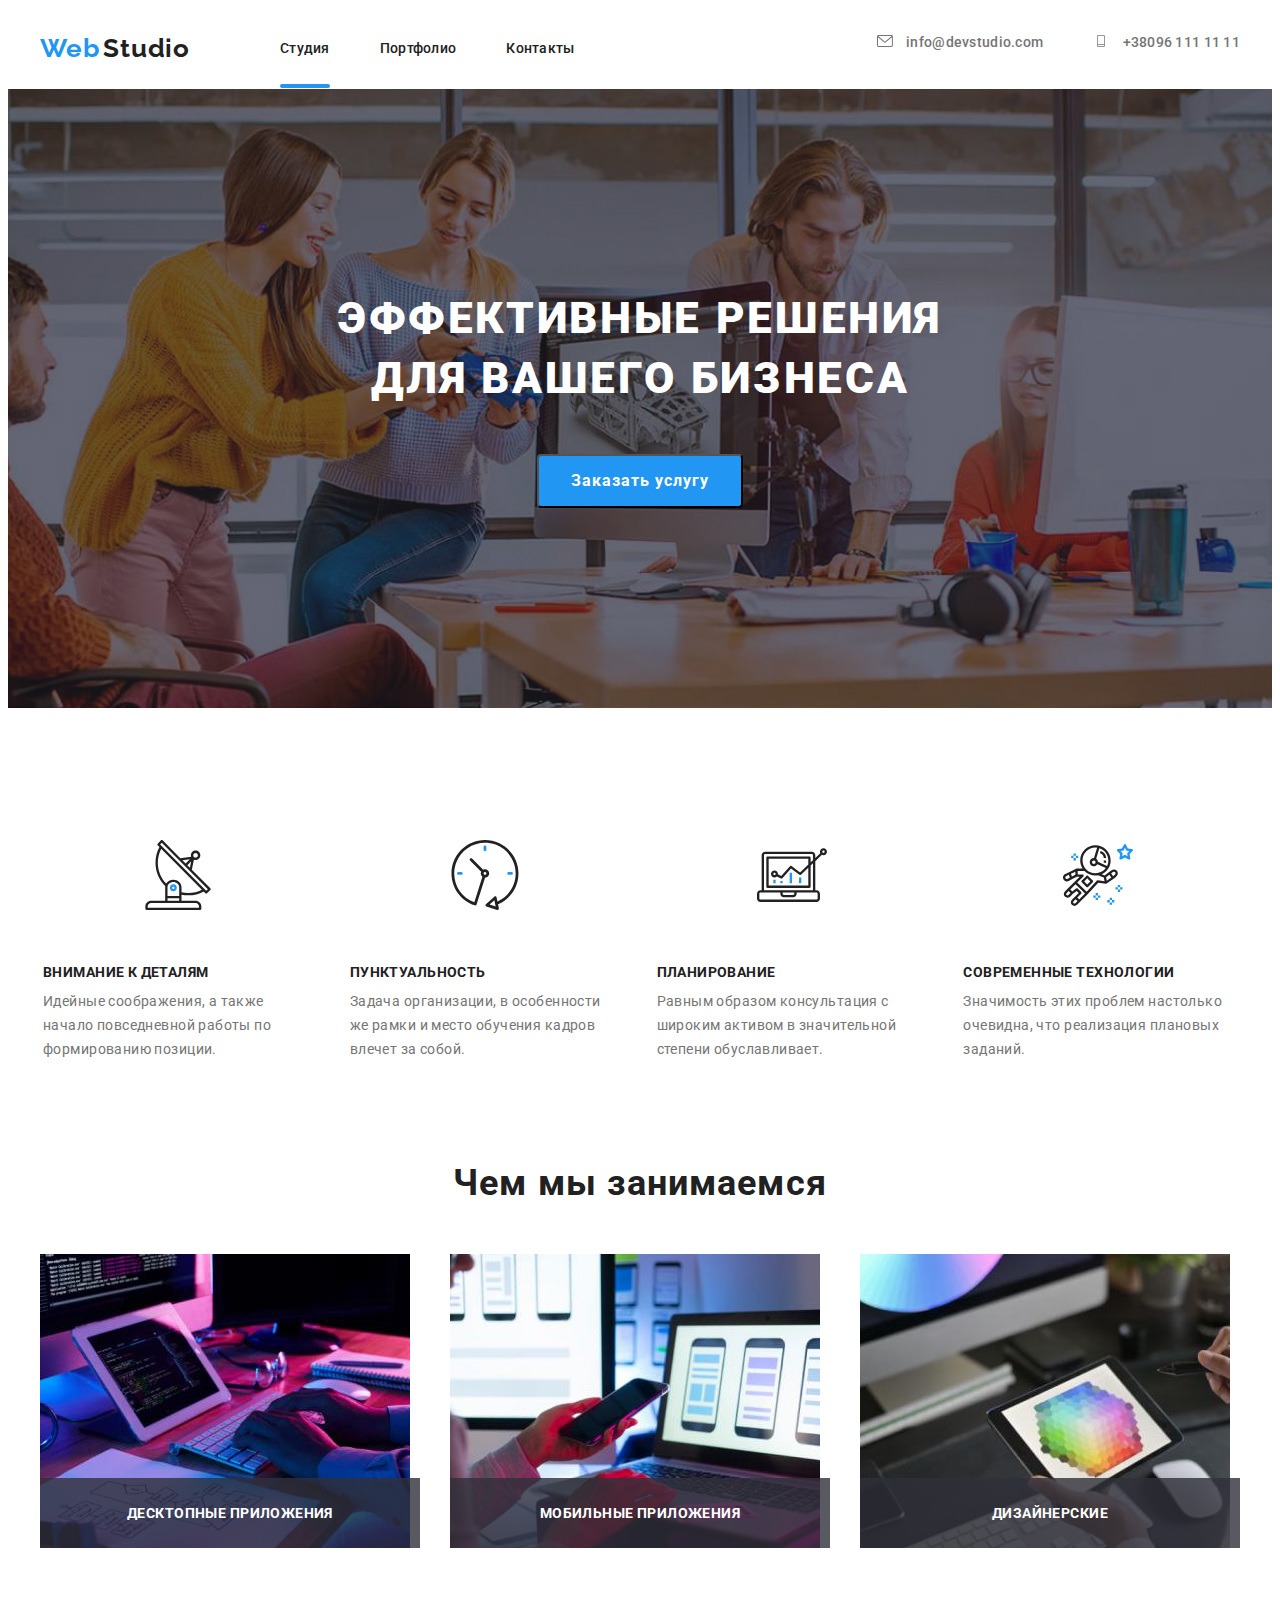
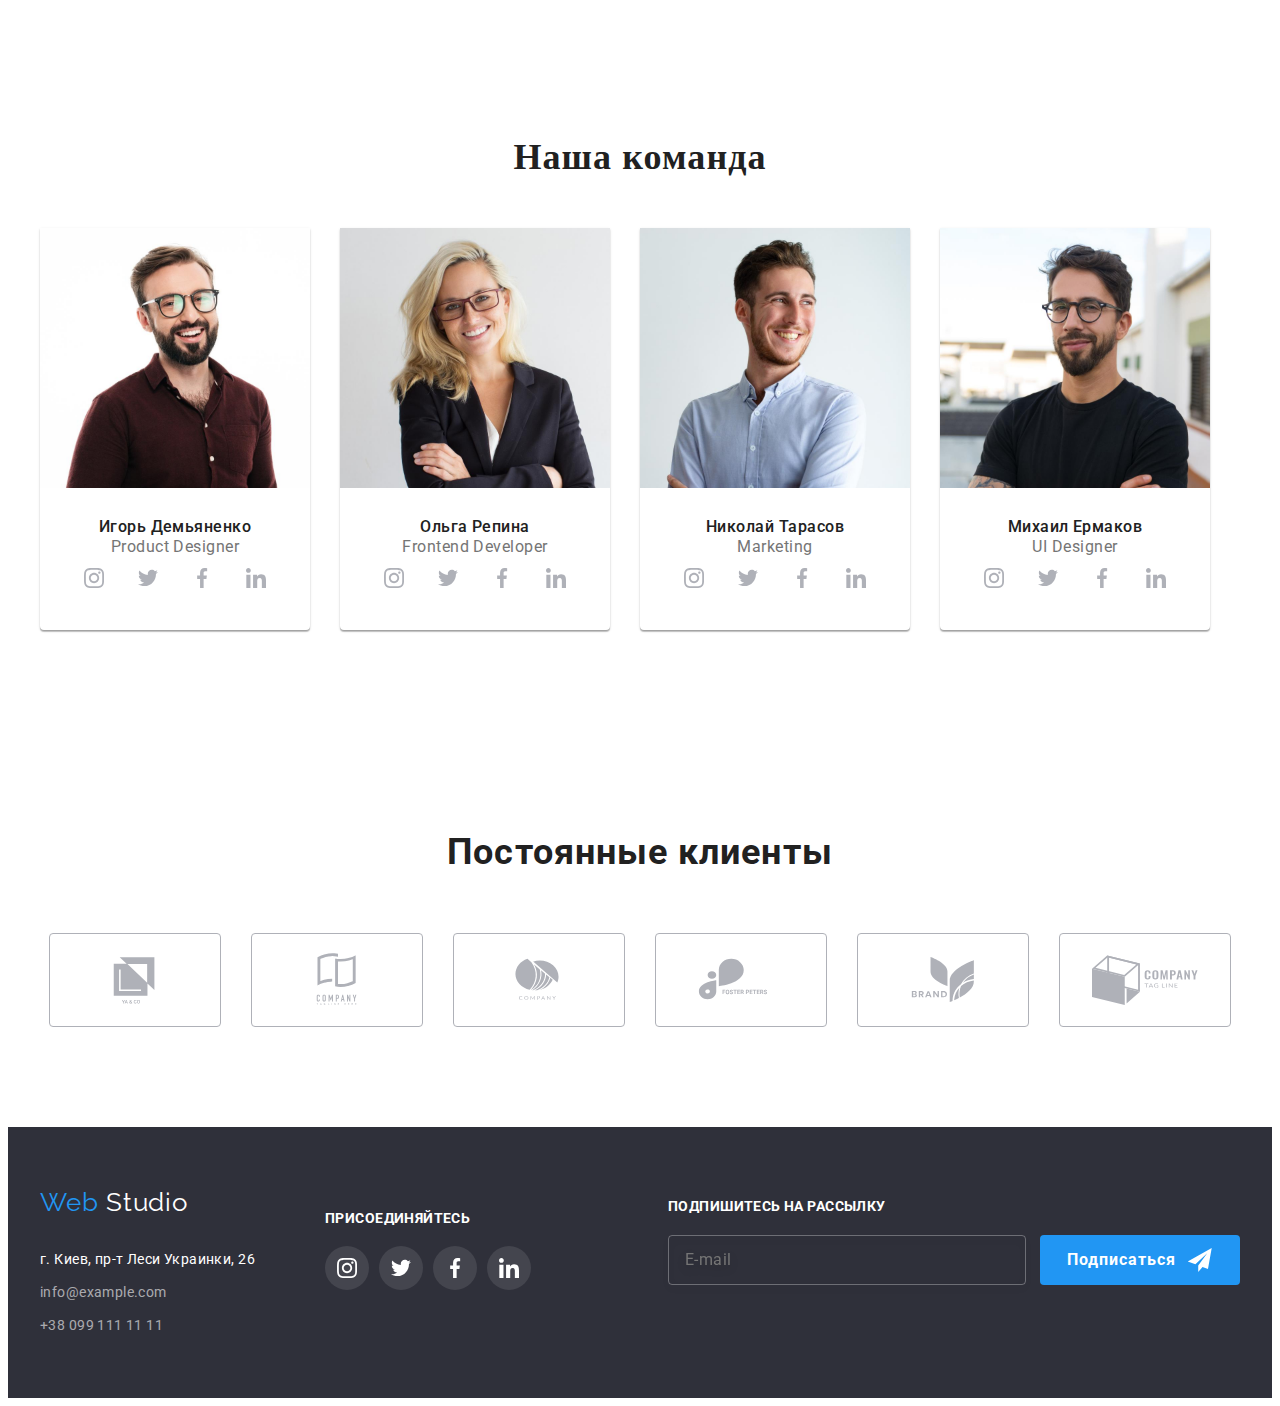
==== commit 7dea0f66: "66" ====
--- a/index.html
+++ b/index.html
@@ -14,7 +14,7 @@
             <body class="page link">
                     <header class="header">
                     <div class="container header-container">
-                    <nav class="header-novigation ">
+                    <nav class="header-novigation">
                         <a href="WebStudio" class="logo list link">
                             <span class="logo-item link">Web</span>
                         <span class="logo-righr link">Studio</span>
@@ -382,9 +382,9 @@
             </footer>
             <div data-modal class="backdrop is-hidden">
                 <div class="modal">
-                    <button class="close-button" type="button" data-modal-close>
+                    <button type="button" class="close-button" data-modal-close>
                         <svg widht="18" height="18" class="icon-close">
-                            <use href="./symbol-defs4.svg#icon-close"></use>
+                            <use href="./sprite3-defs.svg#icon-close-black-18dp"></use>
                         </svg>
                         </button>
                         <!-- Модалка -->
@@ -399,7 +399,7 @@
                                 name="name" 
                                 id="name"
                                 class="form-input">                                
-                                <svg class="form-icon" widht="18" height="18">
+                                <svg class="form-icon" width="18" height="18">
                                     <use href="./sprite3-defs.svg#icon-person"></use>
                                 </svg>
                             </span>
@@ -407,39 +407,44 @@
                             <!-- Телефон -->
                             <div class="form-field">
                                 <label for="tel" class="form-label">Телефон</label>
+                                <span class="input-wrapper">
                                 <input 
                                 class="form-input" 
                                 type="tel" 
                                 name="tel" 
                                 id="tel">
-                                <svg class="form-icon" widht="18" height="18">
-                                    <use href="./sprite1-defs.svg#icon-Vector2"></use>
-                                </svg>
+                                <svg class="form-icon" width="18" height="18">
+                                    <use href="./sprite3-defs.svg#icon-phone"></use>
+                                </svg>
+                                </span>
                             </div>
                             <!-- Почта -->
                             <div class="form-field">
                                 <label for="email" class="form-label">Почта</label>
+                                <span class="input-wrapper">
                                 <input 
                                 class="form-input" 
                                 type="email"
                                 name="email" 
                                 id="email">
-                                <svg class="form-icon" widht="18" height="18">
-                                    <use href="./sprite1-defs.svg#icon-Vector3"></use>
-                                </svg>
+                                <svg class="form-icon" width="18" height="18">
+                                    <use href="./sprite3-defs.svg#icon-email"></use>
+                                </svg>
+                                </span>
                             </div>
                             <!-- Коментарий -->
                             <div class="form-field">
                                 <label for="coments" class="form-label">Коментарий</label>
-                                <textarea  name="coments" id="coments" cols="30" rows="10" placeholder="Введите текст" class="form-textarea"></textarea>
+                                <textarea  name="coments" id="coments" placeholder="Введите текст" class="form-textarea"></textarea>
                             </div>
                             <!-- Соглашение -->
-                            <label for="checkbox" class="form-checkbox-label">
-                                <input type="checkbox" name="checkbox"  id="checkbox" class="chekbox">
-                                <span class="icon-checkbox"></span>
-                                Соглашаюсь с рассылкой и принимаю
-                                <a href="" class="checkbox-link">Условия договора</a>
-                            </label>
+                            <input type="checkbox" id="modal-checkbox" class="modal-checkbox visually-hidden">
+                            <label for="modal-checkbox" class="form-checkbox-label">
+                                <span>
+                                    <svg class="check-icon" width="11" height="8">
+                                        <use href="./sprite3-defs.svg#icon-Vector1"></use>
+                                    </svg>
+                                </span>Соглашаюсь с рассылкой и принимаю<a href="" class="checkbox-link">Условия договора</a></label>
                             <button type="submit" class="order-btn form-btn-submit">Отправить</button>
 
                         </form>
--- a/css/style.css
+++ b/css/style.css
@@ -36,7 +36,7 @@
 }
 .page {
     background-color: #ffffff;
-    color: var(--primary-text-color);
+
 }
 .page-list-item {
     color: var(--primary-text-color);
@@ -80,26 +80,26 @@
     transition: color 250ms cubic-bezier(0.4, 0, 0.2, 1);
     fill: currentColor;
     margin-right: 10px;
-}
-.auth-nav-text {
-    transition: color 250ms cubic-bezier(0.4, 0, 0.2, 1);
-}
-
-
-.nav-item{
-    position: relative;
-}
-.auth-nav-text:hover,
-.auth-nav-text:focus {
-    color: var(--accent-color);
-}
-
-.contacts-item-icon {
     fill: currentColor;
     margin-right: 10px;
     width: 16px;
     height: 12px;
 }
+
+.auth-nav-text {
+    transition: color 250ms cubic-bezier(0.4, 0, 0.2, 1);
+}
+
+
+.nav-item{
+    position: relative;
+}
+.auth-nav-text:hover,
+.auth-nav-text:focus {
+    color: var(--accent-color);
+}
+
+    
 
 .logo {
     margin-right: 90px;
@@ -164,15 +164,7 @@
 .link-current:focus{
     color: var(--accent-color);
 }
-.site-nav. link.current {
-    font-family: Roboto, sans-serif;
-font-style: normal;
-font-weight: 500;
-font-size: 14px;
-line-height: 1.14;
-letter-spacing: 0.02em;
-    color: var(--primary-text-color);
-}
+
 .auth-nav-text {
     font-family: Roboto, sans-serif;
 font-style: normal;
@@ -190,50 +182,8 @@
     color: var(--accent-color);
 }
 /* -----------------------hero---------------------------- */
-.backdrop {
-    position: fixed;
-    top: 0;
-    left: 0;
-    width: 100%;
-    height: 100%;
-    z-index: 1;
-    opacity: 1;
-    transition: opacity 250ms cubic-bezier(0.4, 0, 0.2, 1);
-    background-color: rgba(0, 0, 0, 0.2);
-}
-
-.backdrop.is-hidden {
-    opacity: 0;
-    pointer-events: none;
-}
- .modal {
-    min-width: 528px;
-    min-height: 581px;
-    background-color: var(--primary--bg-color);
-    position: absolute;
-    top: 50%;
-    left: 50%;
-    transform: translate(-50%, -50%);
-    transition: transform 250ms cubic-bezier(0.4, 0, 0.2, 1);
-}
-.close-button {
-    position: absolute;
-    top: 8px;
-    right: 8px;
-    width: 30px;
-    height: 30px;
-    display: flex;
-    justify-content: center;
-    align-items: center;
-    border: 1px solid rgba(0, 0, 0, 0.1);
-    border-radius: 15px;
-    background-color: var(--primary-white-color);
-    cursor: pointer;
-    padding: 0;
-}
-.icon-close {
-    transition: fill 250ms cubic-bezier(0.4, 0, 0.2, 1);
-}
+
+
 
 .hero{
     margin: auto;
@@ -274,7 +224,6 @@
     width: 270px;
     height: 120px;
     margin-bottom: 30px;
-    background-color: #f5f4fa;
     display: flex;
     justify-content: center;
     align-items: center;
@@ -290,6 +239,8 @@
     margin-bottom: 10px;
 }
 .text-title{
+    font-family: Roboto, sans-serif;
+    color: var(--second-text-color);
     margin: 0;
     width: 270px;
     
@@ -304,6 +255,8 @@
 .section{
     padding-top: 107px;
     padding-bottom: 100px;
+    display: block;
+    box-sizing: border-box;
 }
 
 .section-title {
@@ -327,7 +280,7 @@
 font-size: 14px;
 line-height: 1.14;
 letter-spacing: 0.03em;
-text-transform: uppercas
+text-transform: uppercas;
     color: var(--primary-text-color);
 }
 
@@ -496,7 +449,13 @@
 }
 
 .masters-title{
-    margin-top: auto;
+    color: var(--primary-text-color);
+    font-weight: 700;
+    font-size: 36px;
+    line-height: 1.16667;
+    letter-spacing: .03em;
+    text-align: center;
+    margin-top: 0;
     margin-bottom: 50px;
 }
 
@@ -515,8 +474,8 @@
 }
 .masters-item {
         background-color: var(--title--text-color);
-        border-radius: 0px 0px 4px 4px;
         box-shadow: 0px 1px 3px rgb(0 0 0 / 12%), 0px 1px 1px rgb(0 0 0 / 14%), 0px 2px 1px rgb(0 0 0 / 20%);
+    border-radius: 0px 0px 4px 4px;
     }
 .masters-item:not(:last-child) {
     margin-right: 30px;
@@ -534,15 +493,7 @@
 
 }
 .masters-item-text{
-    margin-top: 10px;
-    margin-bottom: 16px;
-}
-.masters {
-    background-color: #F5F4FA
-}
-
-.masters-title {
-    font-family: Roboto, sans-serif;
+    
 font-weight: 700;
 font-size: 36px;
 line-height: 1.17;
@@ -570,19 +521,11 @@
     color: var(--second-text-color);
 }
 /* ---------------Клиенты------------------- */
-.footer-adress {
-    display: flex;
-    flex-direction: column;
-    width: 231px;
-    margin-right: 70px;
-}
+
 .clients-section {
     background-color: var(--title--text-color);
 }
-.section {
-    display: block;
-    box-sizing: border-box;
-}
+
 .clients-title {
     margin-top: auto;
     margin-left: auto;
@@ -724,7 +667,7 @@
     background: var(--accent-color);
     width: 200px;
     height: 50px;
-    box-shadow: 0px 4px 4px rgb(0 0 0 / 15%);
+    box-shadow: 0px 4px 4px rgb(0 0 0 0.15);
     border-radius: 4px;
     border: none;
     cursor: pointer;
@@ -823,7 +766,13 @@
   .contacts-title {
     font-style: none;
   }
-  
+  /*               -----------    footer        --------       */
+  .footer-adress {
+    display: flex;
+    flex-direction: column;
+    width: 231px;
+    margin-right: 70px;
+}
   .footer-social {
       margin: auto;
     margin-top: 12px;
@@ -889,6 +838,7 @@
    
 }
 .modal-title {
+    font-family: Roboto;
     display: block;
     font-weight: 700;
     font-size: 20px;
@@ -918,6 +868,7 @@
     margin-bottom: 4px;
     line-height: 1.17;
     display: block;
+    color: var(--second-text-color);
 }
 
 .form-input {
@@ -932,17 +883,24 @@
     outline: none;
     transition: border 250ms cubic-bezier(0.4, 0, 0.2, 1);
 }
-.input-wrapper:focus {
-    background-color: var(--accent-color);
+.form-input:focus {
+border-color: var(--accent-color);
+}
+
+.form-input:focus + .form-icon {
+    fill: var(--accent-color);
+    
 }
 
 .form-icon {
+
     position: absolute;
     top: 50%;
     left: 12px;
     pointer-events: none;
     transition: fill 250ms cubic-bezier(0.4, 0, 0.2, 1);
-    fill: #111111
+    fill: #111111;
+    transform: translateY(-50%);
 }
 .input-wrapper{
 display: block;
@@ -957,34 +915,76 @@
     margin: 0;
 }
 .form-textarea {
+    font-family: Roboto;
+font-style: normal;
+font-weight: 400;
+font-size: 14px;
+line-height: 1.14;
+letter-spacing: 0.01em;
     width: 100%;
+    height: 120px;
     padding: 12px 16px;
     border-radius: 4px;
     border: 1px solid rgba(33, 33, 33, 0.2);
     resize: none;
     transition: border 250ms cubic-bezier(0.4, 0, 0.2, 1);
     background: transparent;
+    outline: none;
+    color: rgba(117, 117, 117, 0.5);
+}
+.form-textarea:focus {
+border-color: var(--accent-color);
 }
 
 .form-checkbox-label {
+    font-family: Roboto;
+font-style: normal;
+font-weight: 400;
+font-size: 14px;
+line-height: 1.71;
+letter-spacing: 0.03em;
     display: flex;
     align-items: center;
     justify-content: center;
     margin-bottom: 30px;
-    line-height: 1.71;
-    letter-spacing: 0.03em;
-    color: var(--primary-text-color);
-}
+    color: var(--second-text-color);
+}
+.form-checkbox-label span {
+    width: 16px;
+    height: 15px;
+    border: 2px solid #212121;
+    border-radius: 3px;
+    margin-right: 10px;
+    display: flex;
+    align-items: center;
+    justify-content: center;
+}
+.modal-checkbox:checked + .form-checkbox-label span {
+background-color: var(--accent-color);
+border: none;
+}
+.visually-hidden{
+    position: absolute;
+    width: 1px;
+    height: 1px;
+    margin: -1px;
+    padding: 0;
+    overflow: hidden;
+    border: 0;
+    clip: rect(0 0 0 0);
+}
+
 .checkbox {
     appearance: none;
     position: absolute;
 }
+
 
 .icon-checkbox {
     position: relative;
     width: 16px;
     height: 15px;
-    margin-right: 8px;
+    margin-right: 3px;
     border: 2px solid var(--primary-black-color);
     border-radius: 2px;
     background-size: contain;
@@ -1009,7 +1009,7 @@
     background: var(--accent-color);
     width: 200px;
     height: 50px;
-    box-shadow: 0px 4px 4px rgb(0 0 0 / 15%);
+    box-shadow: 0px 4px 4px rgb(0 0 0 0.15);
     border-radius: 4px;
     border: none;
     cursor: pointer;
@@ -1020,3 +1020,52 @@
     letter-spacing: 0.06em;
 }
 
+.backdrop {
+    position: fixed;
+    top: 0;
+    left: 0;
+    width: 100%;
+    height: 100%;
+    z-index: 1;
+    opacity: 1;
+    transition: opacity 250ms cubic-bezier(0.4, 0, 0.2, 1);
+    background-color: rgba(0, 0, 0, 0.2);
+}
+
+.backdrop.is-hidden {
+    opacity: 0;
+    pointer-events: none;
+}
+ .modal {
+    min-width: 528px;
+    min-height: 581px;
+    background-color: var(--primary--bg-color);
+    position: absolute;
+    top: 50%;
+    left: 50%;
+    transform: translate(-50%, -50%);
+    transition: transform 250ms cubic-bezier(0.4, 0, 0.2, 1);
+}
+.close-button {
+    position: absolute;
+    top: 8px;
+    right: 8px;
+    width: 30px;
+    height: 30px;
+    display: flex;
+    justify-content: center;
+    align-items: center;
+    border: 1px solid rgba(0, 0, 0, 0.1);
+    border-radius: 15px;
+    background-color: var(--primary--bg-color);
+    cursor: pointer;
+    padding: 0;
+}
+
+.close-button :hover,
+.close-button :focus{
+   fill: var(--accent-color);
+}
+.icon-close{
+    transition: fill 250ms cubic-bezier(0.4, 0, 0.2, 1);
+}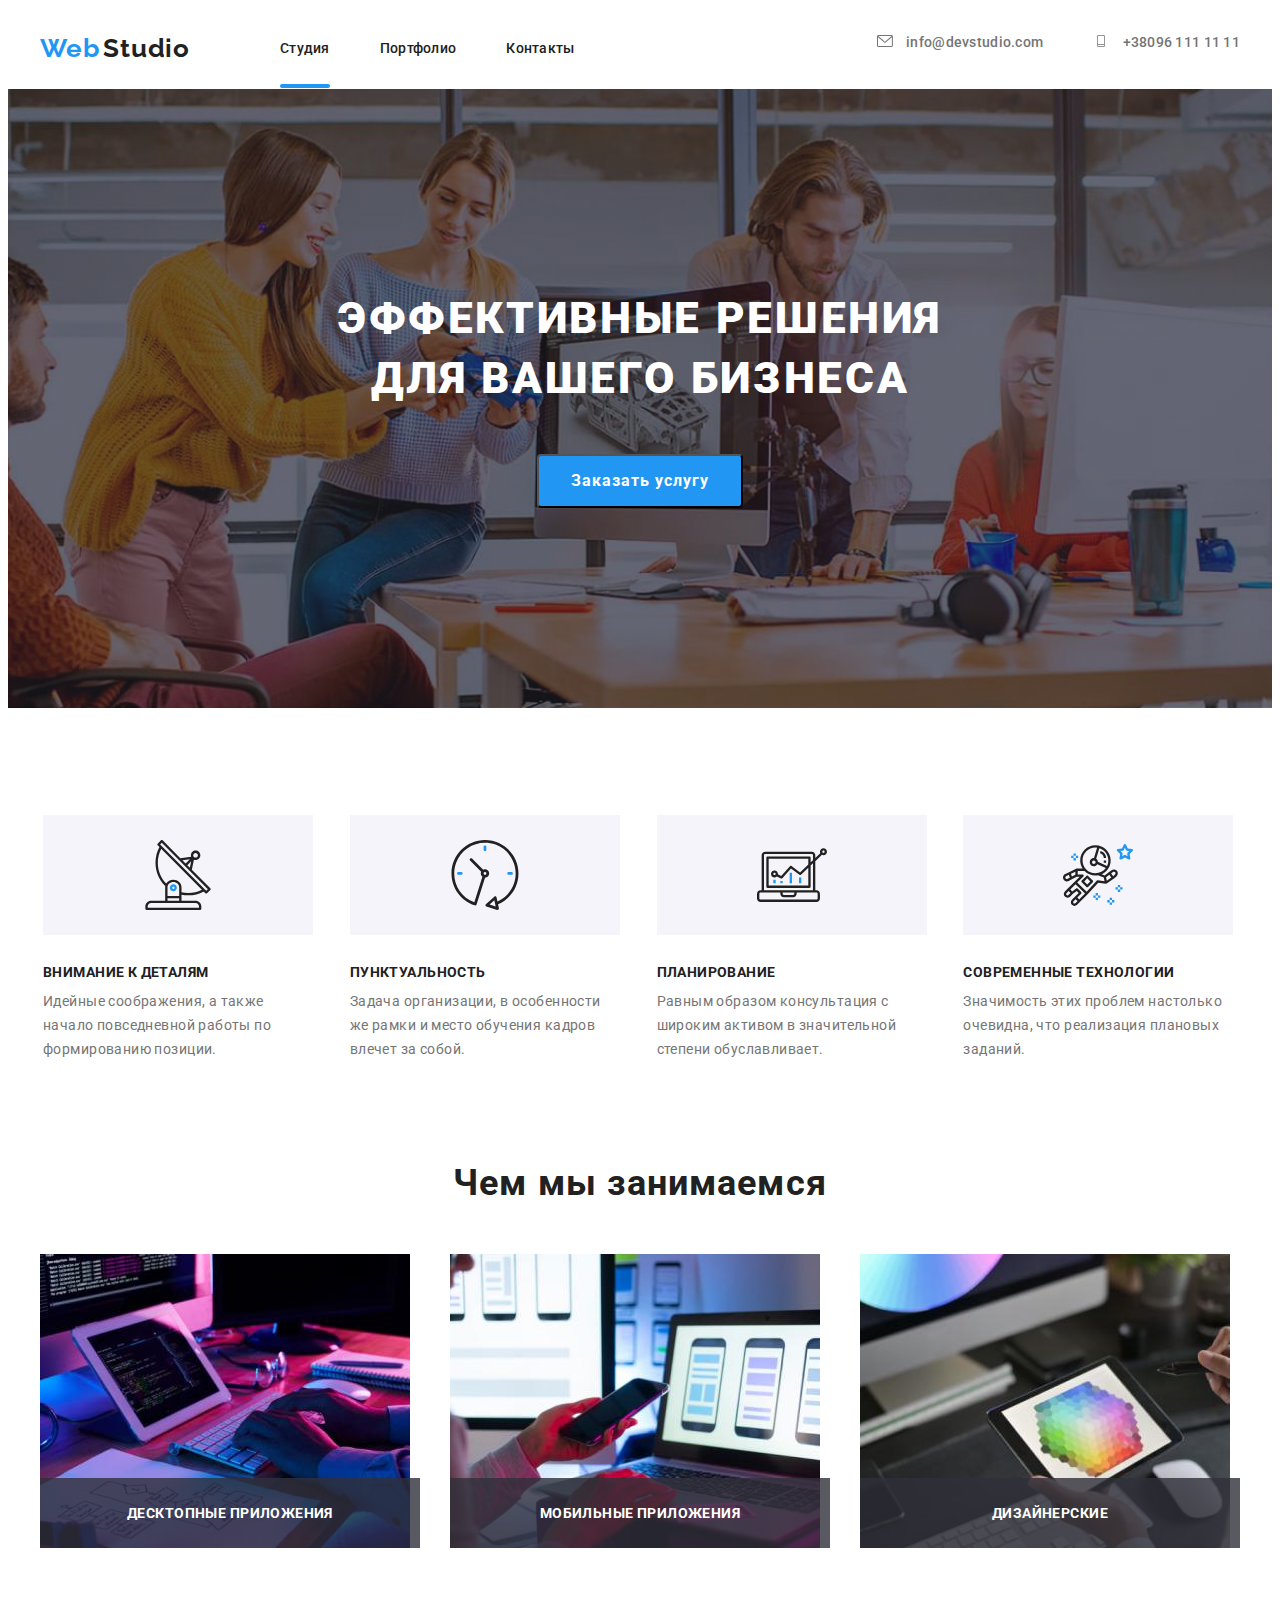
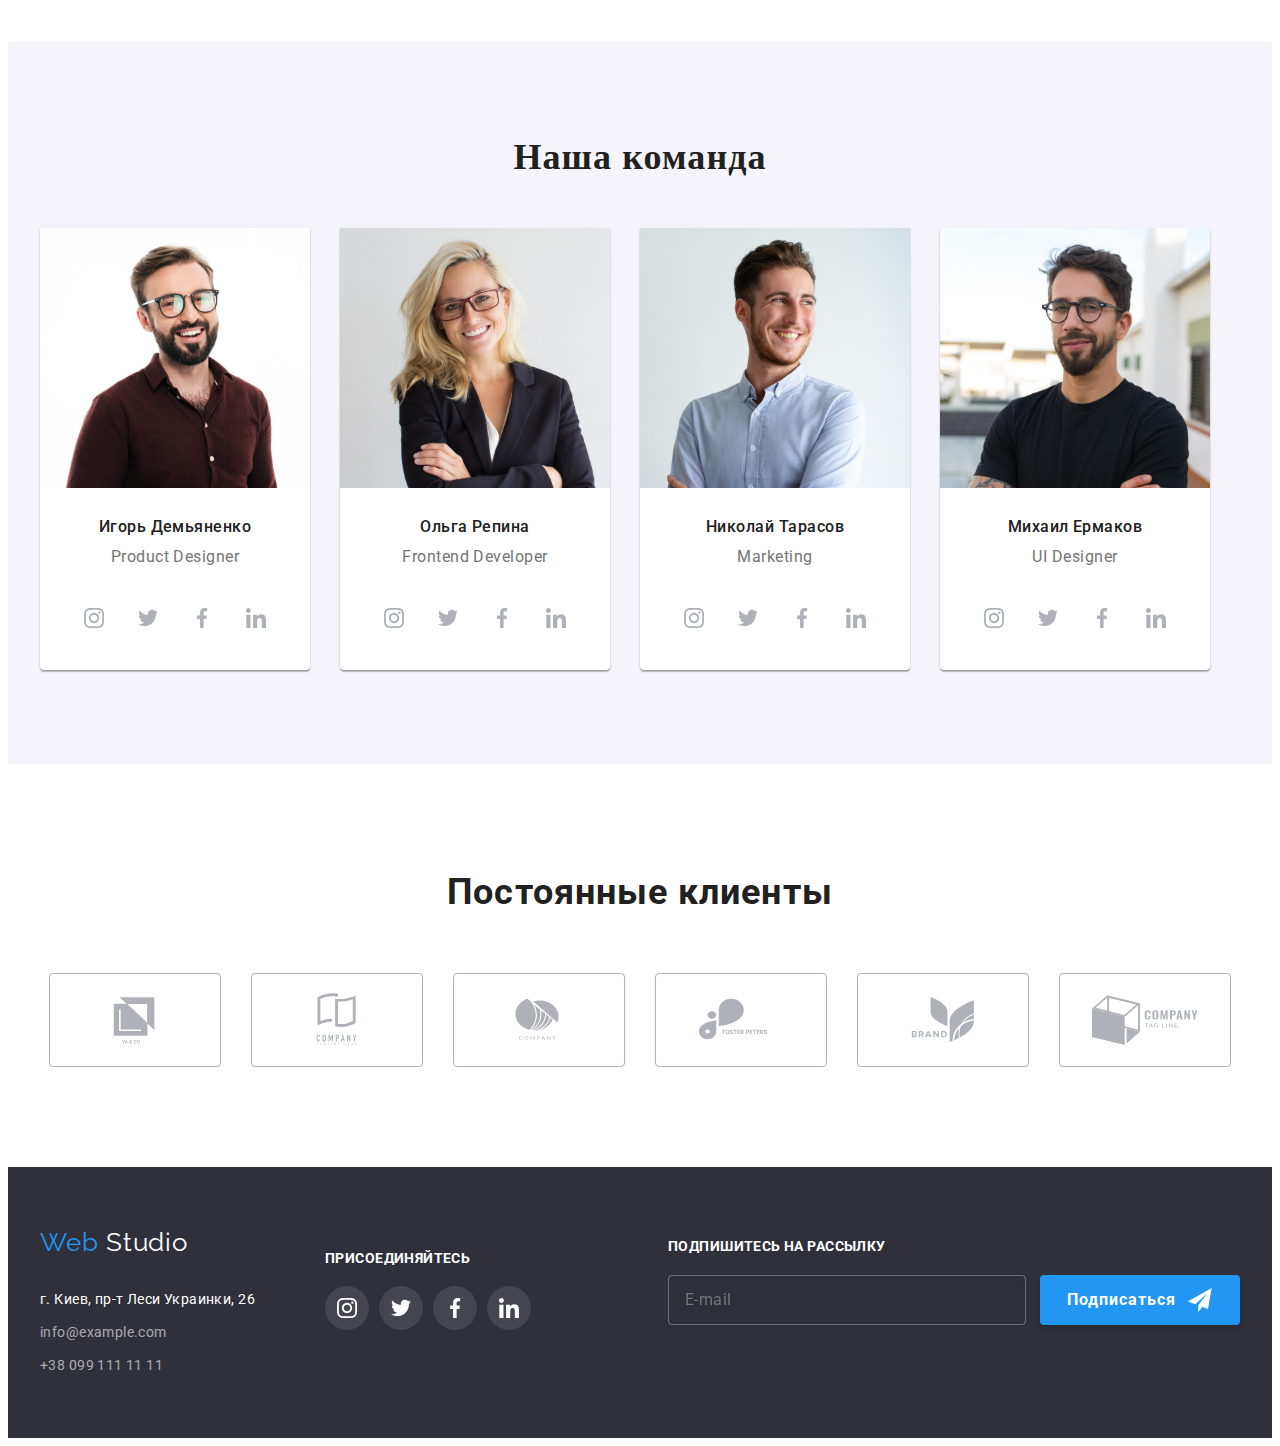
==== commit 17242cfb: "111" ====
--- a/index.html
+++ b/index.html
@@ -124,7 +124,7 @@
                                 <h3 class="masrers-item-title">Игорь Демьяненко</h3>
                                 <p lang="en" class="masters-item-text">Product Designer</p>
                                 <ul class="social-list list">
-                                    <li class="social-item">
+                                    <li class="social-item"> 
                                         <a href="" class="social-link">
                                             <svg class="social-icon">
                                                 <use href="./symbol-defs3.svg#icon-instagram">
@@ -440,7 +440,7 @@
                             <!-- Соглашение -->
                             <input type="checkbox" id="modal-checkbox" class="modal-checkbox visually-hidden">
                             <label for="modal-checkbox" class="form-checkbox-label">
-                                <span>
+                                <span class="icon">
                                     <svg class="check-icon" width="11" height="8">
                                         <use href="./sprite3-defs.svg#icon-Vector1"></use>
                                     </svg>
--- a/css/style.css
+++ b/css/style.css
@@ -227,6 +227,7 @@
     display: flex;
     justify-content: center;
     align-items: center;
+    background-color: #f5f4fa;
 }
 .mobile-item{
 
@@ -235,8 +236,14 @@
     
 }
 .title {
+font family: Roboto;
+font style: Bold;
+font size: 14px;
+line height: 16px;
+align: left;
     display: flex;
     margin-bottom: 10px;
+    text-transform: uppercase;
 }
 .text-title{
     font-family: Roboto, sans-serif;
@@ -457,6 +464,7 @@
     text-align: center;
     margin-top: 0;
     margin-bottom: 50px;
+    
 }
 
 .masters{
@@ -466,6 +474,7 @@
     padding-right: 0px;
     padding-bottom: 94px;
     padding-left: 0px;
+    background-color: #F5F4FA;
 }
 
 .masters-list {
@@ -500,6 +509,8 @@
 text-align: center;
 letter-spacing: 0.03em;
     color: var(--primary-text-color);
+    margin-bottom: 30px;
+
 }
 .masrers-item-title {
     font-family: Roboto, sans-serif;
@@ -509,6 +520,8 @@
 text-align: center;
 letter-spacing: 0.03em;
     color: var(--primary-text-color);
+    margin-bottom: 10px;
+
 }
 
 .masters-item-text {
@@ -667,7 +680,7 @@
     background: var(--accent-color);
     width: 200px;
     height: 50px;
-    box-shadow: 0px 4px 4px rgb(0 0 0 0.15);
+    box-shadow: 0px 4px 4px rgba(0, 0, 0, 0.15);
     border-radius: 4px;
     border: none;
     cursor: pointer;
@@ -891,7 +904,14 @@
     fill: var(--accent-color);
     
 }
-
+.icon {
+    display: inline-block;
+    width: 16px;
+    height: 15px;
+    margin-right: 7px;
+    border: 2px solid #212121;
+    border-radius: 2px;
+}
 .form-icon {
 
     position: absolute;
@@ -1009,7 +1029,7 @@
     background: var(--accent-color);
     width: 200px;
     height: 50px;
-    box-shadow: 0px 4px 4px rgb(0 0 0 0.15);
+    box-shadow: 0px 4px 4px rgba(0, 0, 0, 0.15);
     border-radius: 4px;
     border: none;
     cursor: pointer;
